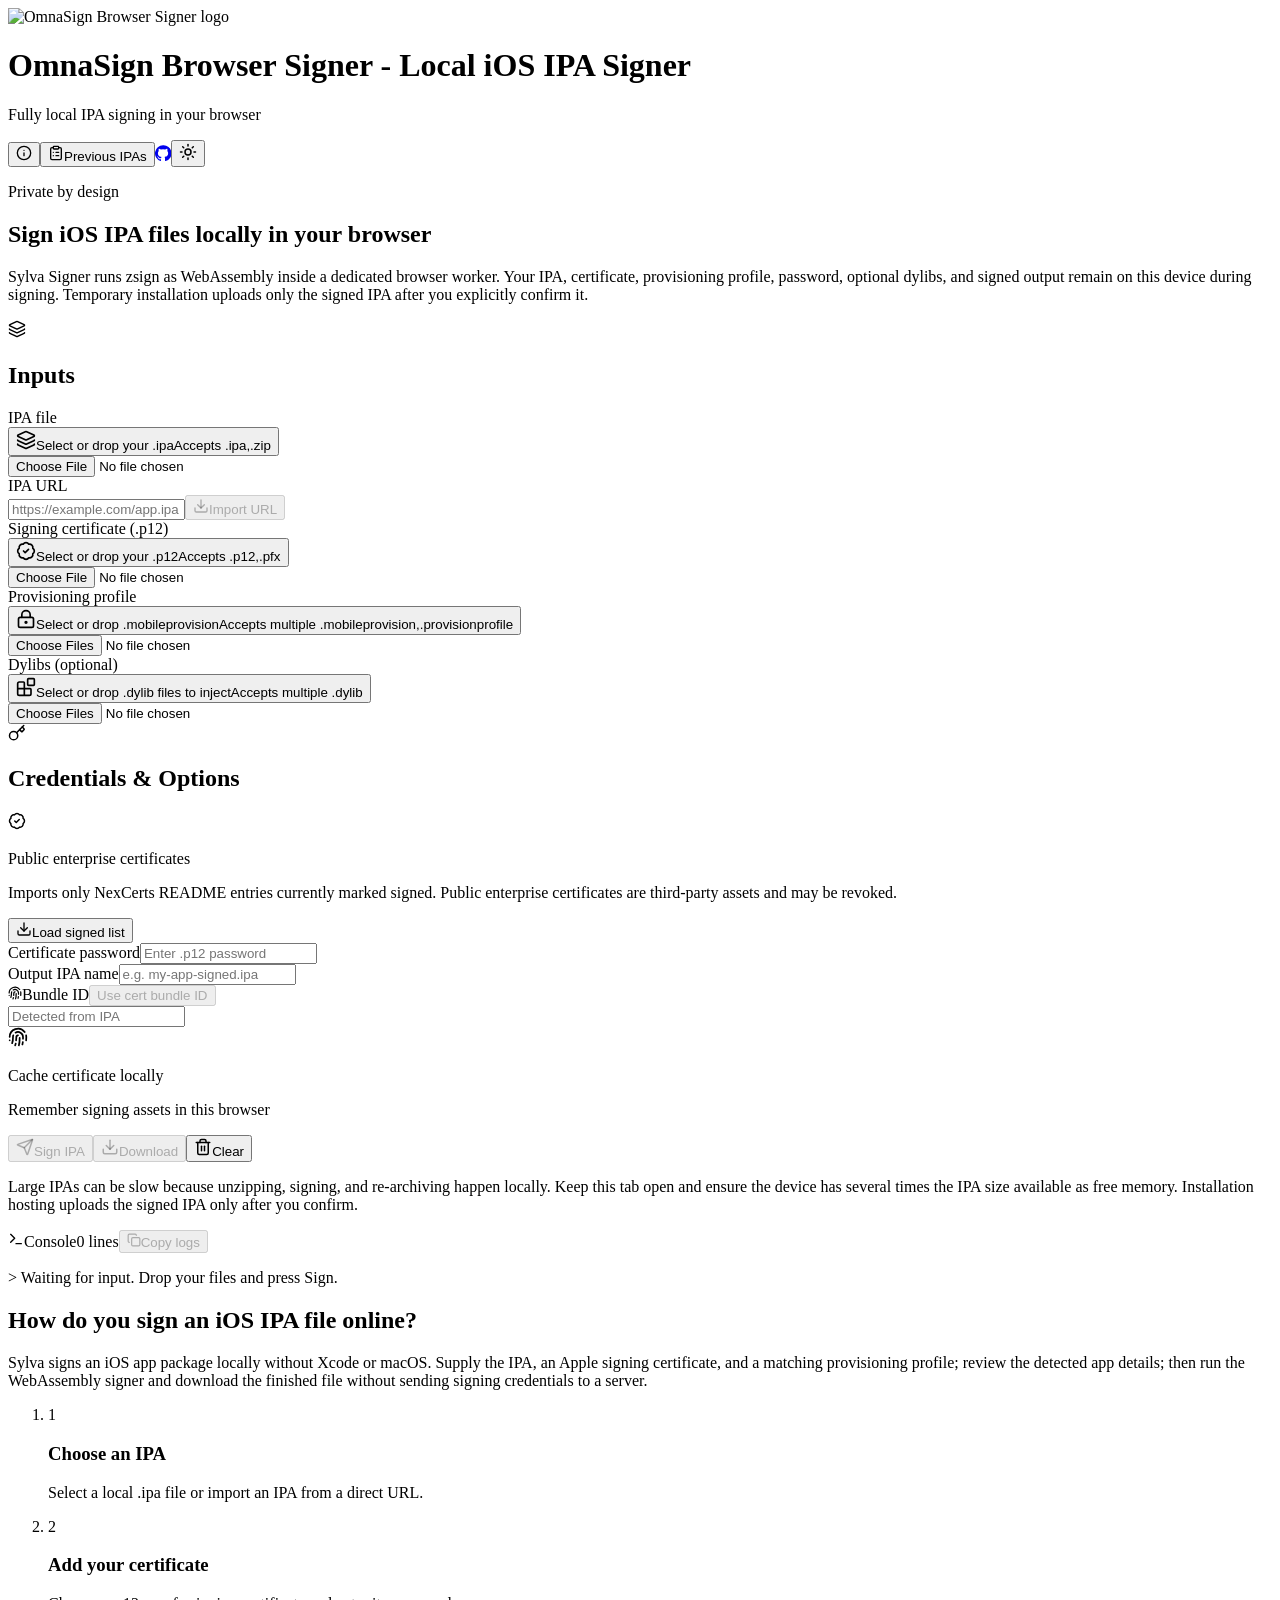
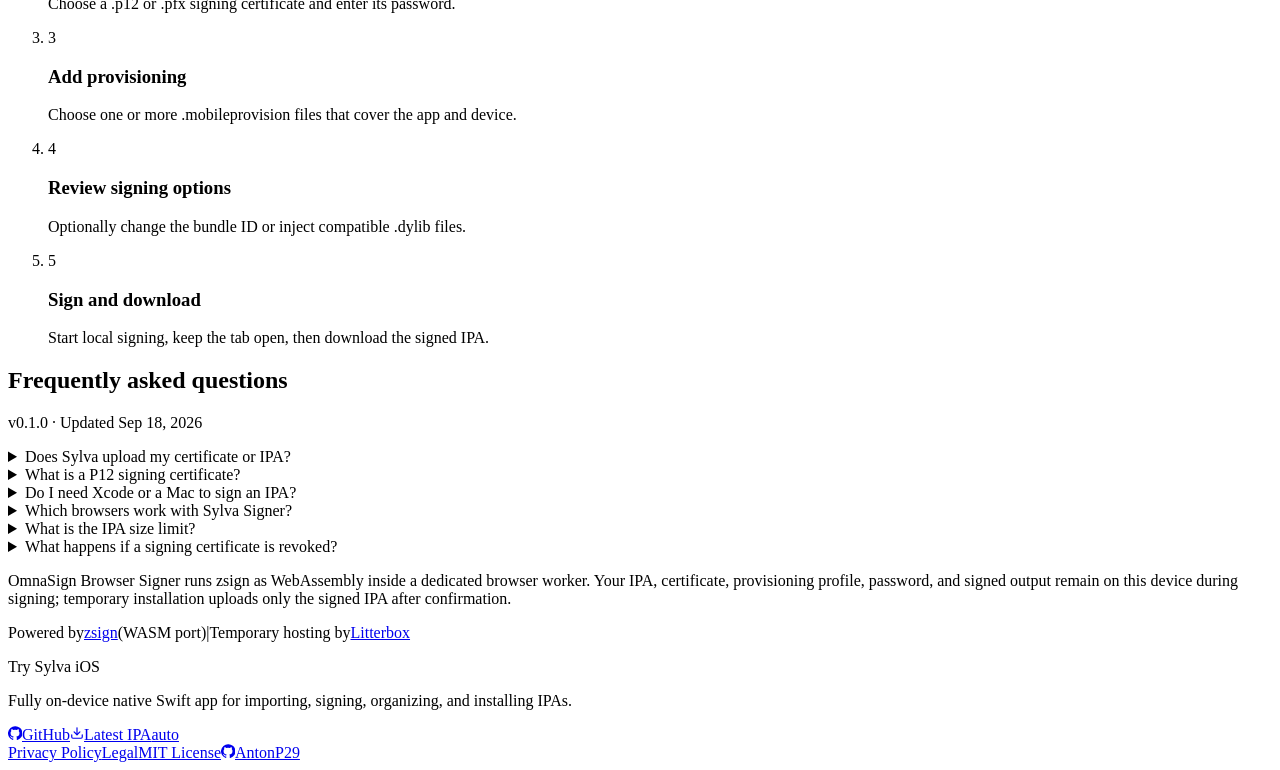
==== signer-public/index.html @ e358a791 "Publish local WebAssembly IPA signer with upstream MIT attribution" ====
<!doctype html>
<html lang="en" class="dark bg-background">
  <head>
    <meta charset="UTF-8" />
    <meta name="viewport" content="width=device-width, initial-scale=1.0" />
    <meta name="description" content="Sign iOS IPA files locally in your browser with WebAssembly. Your IPA, certificate, profile, and password stay on your device during signing." />
    <meta name="author" content="AntonP29" />
    <meta name="application-name" content="OmnaSign Browser Signer" />
    <meta name="theme-color" content="#111111" />
    <meta
      name="robots"
      content="index, follow, max-image-preview:large, max-snippet:-1, max-video-preview:-1"
    />
    <link rel="canonical" href="https://sylva.antonp29.dev/" />
    <link id="app-favicon" rel="icon" type="image/png" sizes="192x192" href="/icon-dark-192.png" />
    <link rel="apple-touch-icon" sizes="192x192" href="/icon-dark-192.png" />
    <link rel="manifest" href="/site.webmanifest" />

    <meta property="og:type" content="website" />
    <meta property="og:locale" content="en_US" />
    <meta property="og:site_name" content="OmnaSign Browser Signer" />
    <meta property="og:title" content="Sylva Signer - Sign iOS IPA Files in Your Browser" />
    <meta property="og:description" content="Sign iOS IPA files locally in your browser with WebAssembly. Your IPA, certificate, profile, and password stay on your device during signing." />
    <meta property="og:url" content="https://sylva.antonp29.dev/" />
    <meta property="og:image" content="https://sylva.antonp29.dev/og.png" />
    <meta property="og:image:width" content="1200" />
    <meta property="og:image:height" content="630" />
    <meta property="og:image:alt" content="OmnaSign Browser Signer local iOS IPA signing" />

    <meta name="twitter:card" content="summary_large_image" />
    <meta name="twitter:title" content="Sylva Signer - Sign iOS IPA Files in Your Browser" />
    <meta name="twitter:description" content="Sign iOS IPA files locally in your browser with WebAssembly. Your IPA, certificate, profile, and password stay on your device during signing." />
    <meta name="twitter:image" content="https://sylva.antonp29.dev/og.png" />
    <meta name="twitter:image:alt" content="OmnaSign Browser Signer local iOS IPA signing" />

    <title>Sylva Signer - Sign iOS IPA Files in Your Browser</title>
    <script type="application/ld+json">
      {
        "@context": "https://schema.org",
        "@graph": [
          {
            "@type": "WebSite",
            "@id": "https://sylva.antonp29.dev/#website",
            "url": "https://sylva.antonp29.dev/",
            "name": "OmnaSign Browser Signer",
            "description": "A privacy-focused browser tool for signing iOS IPA files locally.",
            "inLanguage": "en"
          },
          {
            "@type": "SoftwareApplication",
            "@id": "https://sylva.antonp29.dev/#application",
            "name": "OmnaSign Browser Signer",
            "url": "https://sylva.antonp29.dev/",
            "description": "Sign iOS IPA files locally in a browser with zsign compiled to WebAssembly.",
            "applicationCategory": "DeveloperApplication",
            "applicationSubCategory": "iOS code signing tool",
            "operatingSystem": "Any operating system with a supported web browser",
            "browserRequirements": "Current Chrome or Edge recommended; Safari and mobile browser support is experimental.",
            "softwareVersion": "0.1.0",
            "dateModified": "2026-09-18",
            "isAccessibleForFree": true,
            "offers": {
              "@type": "Offer",
              "price": "0",
              "priceCurrency": "USD"
            },
            "author": {
              "@type": "Person",
              "@id": "https://github.com/AntonP29#person",
              "name": "AntonP29",
              "url": "https://github.com/AntonP29",
              "sameAs": ["https://github.com/AntonP29"]
            },
            "codeRepository": "https://github.com/AntonP29/SylvaSigner",
            "license": "https://github.com/AntonP29/SylvaSigner/blob/master/LICENSE",
            "featureList": [
              "Local IPA signing with zsign WebAssembly",
              "On-device certificate and provisioning profile processing",
              "Optional dylib injection",
              "Optional temporary iPhone installation flow"
            ]
          },
          {
            "@type": "HowTo",
            "@id": "https://sylva.antonp29.dev/#how-to-sign",
            "name": "How to sign an iOS IPA file in your browser",
            "description": "Use OmnaSign Browser Signer to sign an iOS app package locally without Xcode or macOS.",
            "totalTime": "PT10M",
            "dateModified": "2026-09-18",
            "supply": [
              { "@type": "HowToSupply", "name": "iOS IPA file" },
              { "@type": "HowToSupply", "name": "P12 or PFX signing certificate" },
              { "@type": "HowToSupply", "name": "Mobile provisioning profile" }
            ],
            "step": [
              { "@type": "HowToStep", "position": 1, "name": "Choose an IPA", "text": "Select a local .ipa file or import an IPA from a URL." },
              { "@type": "HowToStep", "position": 2, "name": "Add a certificate", "text": "Select a .p12 or .pfx signing certificate and enter its password." },
              { "@type": "HowToStep", "position": 3, "name": "Add provisioning", "text": "Select one or more .mobileprovision files for the target app." },
              { "@type": "HowToStep", "position": 4, "name": "Review options", "text": "Optionally change the bundle identifier or inject compatible .dylib files." },
              { "@type": "HowToStep", "position": 5, "name": "Sign and download", "text": "Start signing, keep the tab open, and download the signed IPA when processing finishes." }
            ]
          },
          {
            "@type": "FAQPage",
            "@id": "https://sylva.antonp29.dev/#faq",
            "mainEntity": [
              {
                "@type": "Question",
                "name": "Does Sylva upload my certificate or IPA?",
                "acceptedAnswer": { "@type": "Answer", "text": "No. Normal signing runs locally in a browser worker, so the IPA, certificate, provisioning profile, password, dylibs, and signed output stay on the device. Only the optional installation flow uploads the already-signed IPA after confirmation." }
              },
              {
                "@type": "Question",
                "name": "What is a P12 signing certificate?",
                "acceptedAnswer": { "@type": "Answer", "text": "A .p12 or .pfx file packages an Apple signing certificate with its private key. Sylva uses it locally with a provisioning profile to create a valid code signature for an iOS app." }
              },
              {
                "@type": "Question",
                "name": "Do I need Xcode or a Mac to sign an IPA?",
                "acceptedAnswer": { "@type": "Answer", "text": "No. Sylva runs zsign as WebAssembly in the browser, so the signing process does not require Xcode, macOS, or a remote signing server." }
              },
              {
                "@type": "Question",
                "name": "Which browsers work with OmnaSign Browser Signer?",
                "acceptedAnswer": { "@type": "Answer", "text": "A current Chrome or Edge browser on desktop is recommended. Safari, iPhone, iPad, Android, and other mobile browsers use an experimental compatibility path and may be slower or more memory constrained." }
              },
              {
                "@type": "Question",
                "name": "What is the IPA size limit?",
                "acceptedAnswer": { "@type": "Answer", "text": "Local signing has no fixed Sylva file-size limit, but it is constrained by the browser and the device's available memory. The optional temporary installation upload rejects signed IPA files larger than 1 GB." }
              },
              {
                "@type": "Question",
                "name": "What happens if a signing certificate is revoked?",
                "acceptedAnswer": { "@type": "Answer", "text": "Apple may stop trusting apps signed with a revoked certificate. Those apps can stop opening or installing even when the original signing process completed successfully." }
              }
            ]
          }
        ]
      }
    </script>
    <script>
      (function () {
        try {
          var theme = localStorage.getItem("sylva-theme");
          var root = document.documentElement;
          root.classList.remove("light", "dark");
          var selectedTheme = theme === "light" ? "light" : "dark";
          root.classList.add(selectedTheme);
          document.getElementById("app-favicon").href =
            selectedTheme === "light" ? "/icon-light-192.png" : "/icon-dark-192.png";
        } catch (error) {}
      })();
    </script>
    <script type="module" crossorigin src="/assets/index-CTnt5ER7.js"></script>
    <link rel="stylesheet" crossorigin href="/assets/index-Bab_eCWB.css">
  </head>
  <body class="font-sans antialiased">
    <div id="app"><link rel="preload" as="image" href="/icon-light-192.png"/><link rel="preload" as="image" href="/icon-dark-192.png"/><main class="mx-auto flex min-h-svh w-full max-w-6xl flex-col px-5 py-8 md:px-8 md:py-12 "><header class="flex items-center justify-between gap-2 sm:gap-4"><div class="flex min-w-0 items-center gap-2.5 sm:gap-3.5"><div class="relative size-10 shrink-0 overflow-hidden rounded-xl shadow-sm sm:size-12 sm:rounded-2xl md:size-14"><img src="/icon-light-192.png" alt="OmnaSign Browser Signer logo" class="size-full scale-[1.18] object-cover dark:hidden"/><img src="/icon-dark-192.png" alt="" aria-hidden="true" class="hidden size-full scale-[1.18] object-cover dark:block"/></div><div><h1 class="whitespace-nowrap text-lg font-semibold tracking-tight sm:text-xl md:text-2xl">OmnaSign Browser Signer<span class="sr-only"> - Local iOS IPA Signer</span></h1><p class="hidden text-sm text-muted-foreground sm:block">Fully local IPA signing in your browser</p></div></div><div class="flex shrink-0 items-center gap-1 sm:gap-2"><button type="button" tabindex="0" data-slot="button" aria-label="About OmnaSign Browser Signer" title="About OmnaSign Browser Signer" class="group/button inline-flex shrink-0 items-center justify-center rounded-lg border bg-clip-padding text-sm font-medium whitespace-nowrap transition-all outline-none select-none focus-visible:border-ring focus-visible:ring-3 focus-visible:ring-ring/50 active:not-aria-[haspopup]:translate-y-px disabled:pointer-events-none disabled:opacity-50 aria-invalid:border-destructive aria-invalid:ring-3 aria-invalid:ring-destructive/20 dark:aria-invalid:border-destructive/50 dark:aria-invalid:ring-destructive/40 [&amp;_svg]:pointer-events-none [&amp;_svg]:shrink-0 [&amp;_svg:not([class*=&#x27;size-&#x27;])]:size-4 border-border bg-background hover:bg-muted hover:text-foreground aria-expanded:bg-muted aria-expanded:text-foreground dark:border-input dark:bg-input/30 dark:hover:bg-input/50 gap-1.5 has-data-[icon=inline-end]:pr-2 has-data-[icon=inline-start]:pl-2 size-9 px-0"><svg xmlns="http://www.w3.org/2000/svg" width="16" height="16" viewBox="0 0 24 24" fill="none" stroke="currentColor" stroke-width="2" stroke-linecap="round" stroke-linejoin="round" class="lucide lucide-info" aria-hidden="true"><circle cx="12" cy="12" r="10"></circle><path d="M12 16v-4"></path><path d="M12 8h.01"></path></svg></button><button type="button" tabindex="0" data-slot="button" aria-label="Previous IPAs" title="Previous IPAs" class="group/button inline-flex shrink-0 items-center justify-center rounded-lg border bg-clip-padding text-sm font-medium whitespace-nowrap transition-all outline-none select-none focus-visible:border-ring focus-visible:ring-3 focus-visible:ring-ring/50 active:not-aria-[haspopup]:translate-y-px disabled:pointer-events-none disabled:opacity-50 aria-invalid:border-destructive aria-invalid:ring-3 aria-invalid:ring-destructive/20 dark:aria-invalid:border-destructive/50 dark:aria-invalid:ring-destructive/40 [&amp;_svg]:pointer-events-none [&amp;_svg]:shrink-0 [&amp;_svg:not([class*=&#x27;size-&#x27;])]:size-4 border-border bg-background hover:bg-muted hover:text-foreground aria-expanded:bg-muted aria-expanded:text-foreground dark:border-input dark:bg-input/30 dark:hover:bg-input/50 has-data-[icon=inline-end]:pr-2 has-data-[icon=inline-start]:pl-2 size-9 gap-2 px-0 sm:w-auto sm:px-2.5"><svg xmlns="http://www.w3.org/2000/svg" width="16" height="16" viewBox="0 0 24 24" fill="none" stroke="currentColor" stroke-width="2" stroke-linecap="round" stroke-linejoin="round" class=""><rect width="8" height="4" x="8" y="2" rx="1" ry="1"></rect><path d="M16 4h2a2 2 0 0 1 2 2v14a2 2 0 0 1-2 2H6a2 2 0 0 1-2-2V6a2 2 0 0 1 2-2h2"></path><path d="M8 11h.01" opacity="1" pathLength="1" stroke-dashoffset="0" stroke-dasharray="1 1" style="transform:none;transform-origin:50% 50%;transform-box:fill-box"></path><path d="M12 11h4" opacity="1" pathLength="1" stroke-dashoffset="0" stroke-dasharray="1 1" style="transform:none;transform-origin:50% 50%;transform-box:fill-box"></path><path d="M8 16h.01" opacity="1" pathLength="1" stroke-dashoffset="0" stroke-dasharray="1 1" style="transform:none;transform-origin:50% 50%;transform-box:fill-box"></path><path d="M12 16h4" opacity="1" pathLength="1" stroke-dashoffset="0" stroke-dasharray="1 1" style="transform:none;transform-origin:50% 50%;transform-box:fill-box"></path></svg><span class="hidden sm:inline">Previous IPAs</span></button><a href="https://github.com/AntonP29/SylvaSigner" target="_blank" rel="noreferrer" aria-label="Open OmnaSign Browser Signer on GitHub" title="GitHub" class="inline-flex size-9 shrink-0 items-center justify-center rounded-lg border border-border bg-background text-muted-foreground transition-all hover:bg-muted hover:text-sky-400 focus-visible:outline-none focus-visible:ring-3 focus-visible:ring-ring/50 dark:bg-input/30 dark:hover:bg-input/50"><svg aria-hidden="true" width="16" height="16" viewBox="0 0 24 24" fill="currentColor" focusable="false"><path d="M12 .5a12 12 0 0 0-3.79 23.39c.6.11.82-.26.82-.58v-2.04c-3.34.73-4.04-1.42-4.04-1.42-.55-1.39-1.34-1.76-1.34-1.76-1.09-.75.08-.74.08-.74 1.21.09 1.85 1.25 1.85 1.25 1.07 1.84 2.81 1.31 3.5 1 .11-.78.42-1.31.76-1.61-2.66-.3-5.46-1.33-5.46-5.93 0-1.31.47-2.38 1.24-3.22-.13-.3-.54-1.52.12-3.18 0 0 1.01-.32 3.3 1.23a11.4 11.4 0 0 1 6.01 0c2.29-1.55 3.3-1.23 3.3-1.23.66 1.66.25 2.88.12 3.18.77.84 1.24 1.91 1.24 3.22 0 4.61-2.8 5.62-5.47 5.92.43.37.81 1.1.81 2.22v3.29c0 .32.22.7.82.58A12 12 0 0 0 12 .5Z"></path></svg></a><button type="button" aria-label="Toggle color theme" class="group relative inline-flex size-10 items-center justify-center rounded-full border border-border bg-card text-foreground transition-colors hover:border-foreground/30 focus-visible:outline-none focus-visible:ring-2 focus-visible:ring-ring"><svg xmlns="http://www.w3.org/2000/svg" width="18" height="18" viewBox="0 0 24 24" fill="none" stroke="currentColor" stroke-width="2" stroke-linecap="round" stroke-linejoin="round" class="transition-colors group-hover:text-amber-400"><circle cx="12" cy="12" r="4"></circle><line x1="12" y1="4" x2="12" y2="2" opacity="1" style="transform:none;transform-origin:50% 50%;transform-box:fill-box"></line><line x1="17.7" y1="6.3" x2="19.1" y2="4.9" opacity="1" style="transform:none;transform-origin:50% 50%;transform-box:fill-box"></line><line x1="20" y1="12" x2="22" y2="12" opacity="1" style="transform:none;transform-origin:50% 50%;transform-box:fill-box"></line><line x1="17.7" y1="17.7" x2="19.1" y2="19.1" opacity="1" style="transform:none;transform-origin:50% 50%;transform-box:fill-box"></line><line x1="12" y1="20" x2="12" y2="22" opacity="1" style="transform:none;transform-origin:50% 50%;transform-box:fill-box"></line><line x1="6.3" y1="17.7" x2="4.9" y2="19.1" opacity="1" style="transform:none;transform-origin:50% 50%;transform-box:fill-box"></line><line x1="4" y1="12" x2="2" y2="12" opacity="1" style="transform:none;transform-origin:50% 50%;transform-box:fill-box"></line><line x1="6.3" y1="6.3" x2="4.9" y2="4.9" opacity="1" style="transform:none;transform-origin:50% 50%;transform-box:fill-box"></line></svg></button></div></header><div data-orientation="horizontal" role="separator" aria-orientation="horizontal" data-slot="separator" class="shrink-0 bg-border data-horizontal:h-px data-horizontal:w-full data-vertical:w-px data-vertical:self-stretch my-8"></div><section aria-labelledby="local-signing-title" class="mb-7 max-w-3xl"><p class="text-xs font-medium uppercase text-muted-foreground">Private by design</p><h2 id="local-signing-title" class="mt-2 text-xl font-semibold md:text-2xl">Sign iOS IPA files locally in your browser</h2><p class="mt-2 text-sm leading-6 text-muted-foreground md:text-base">Sylva Signer runs zsign as WebAssembly inside a dedicated browser worker. Your IPA, certificate, provisioning profile, password, optional dylibs, and signed output remain on this device during signing. Temporary installation uploads only the signed IPA after you explicitly confirm it.</p></section><div class="grid min-w-0 flex-1 grid-cols-[minmax(0,1fr)] gap-6 lg:grid-cols-[minmax(0,1.15fr)_minmax(0,1fr)]"><div class="flex min-w-0 flex-col gap-6"><section class="flex flex-col gap-4 rounded-2xl border border-border bg-card p-5"><div class="flex items-center gap-2"><span><svg xmlns="http://www.w3.org/2000/svg" width="18" height="18" viewBox="0 0 24 24" fill="none" stroke="currentColor" stroke-width="2" stroke-linecap="round" stroke-linejoin="round" class="text-muted-foreground transition-colors hover:text-blue-500"><path d="M12.83 2.18a2 2 0 0 0-1.66 0L2.6 6.08a1 1 0 0 0 0 1.83l8.58 3.91a2 2 0 0 0 1.66 0l8.58-3.9a1 1 0 0 0 0-1.83z" style="transform:none;transform-origin:50% 50%;transform-box:fill-box"></path><path d="M2 12a1 1 0 0 0 .58.91l8.6 3.91a2 2 0 0 0 1.65 0l8.58-3.9A1 1 0 0 0 22 12"></path><path d="M2 17a1 1 0 0 0 .58.91l8.6 3.91a2 2 0 0 0 1.65 0l8.58-3.9A1 1 0 0 0 22 17" style="transform:none;transform-origin:50% 50%;transform-box:fill-box"></path></svg></span><h2 class="text-sm font-semibold tracking-tight">Inputs</h2></div><div class="flex flex-col gap-2"><div class="flex items-center justify-between"><label for="ipa" class="text-sm font-medium text-foreground">IPA file</label></div><div class="relative"><button type="button" class="group flex w-full items-center gap-3 rounded-xl border border-dashed border-border bg-card px-4 py-3.5 text-left transition-all hover:border-foreground/40 hover:bg-muted/40 focus-visible:outline-none focus-visible:ring-2 focus-visible:ring-ring"><span class="flex size-10 shrink-0 items-center justify-center rounded-lg bg-muted text-muted-foreground transition-colors group-hover:text-blue-500"><span><svg xmlns="http://www.w3.org/2000/svg" width="20" height="20" viewBox="0 0 24 24" fill="none" stroke="currentColor" stroke-width="2" stroke-linecap="round" stroke-linejoin="round" class=""><path d="M12.83 2.18a2 2 0 0 0-1.66 0L2.6 6.08a1 1 0 0 0 0 1.83l8.58 3.91a2 2 0 0 0 1.66 0l8.58-3.9a1 1 0 0 0 0-1.83z" style="transform:none;transform-origin:50% 50%;transform-box:fill-box"></path><path d="M2 12a1 1 0 0 0 .58.91l8.6 3.91a2 2 0 0 0 1.65 0l8.58-3.9A1 1 0 0 0 22 12"></path><path d="M2 17a1 1 0 0 0 .58.91l8.6 3.91a2 2 0 0 0 1.65 0l8.58-3.9A1 1 0 0 0 22 17" style="transform:none;transform-origin:50% 50%;transform-box:fill-box"></path></svg></span></span><span class="min-w-0 flex-1"><span class="block truncate text-sm font-medium text-foreground">Select or drop your .ipa</span><span class="block truncate text-xs text-muted-foreground">Accepts .ipa,.zip</span></span></button></div><input id="ipa" type="file" accept=".ipa,.zip" class="sr-only"/></div><div class="rounded-xl border border-border bg-muted/20 p-3"><label data-slot="label" class="flex items-center gap-2 select-none group-data-[disabled=true]:pointer-events-none group-data-[disabled=true]:opacity-50 peer-disabled:cursor-not-allowed peer-disabled:opacity-50 text-xs font-medium text-foreground" for="ipa-url">IPA URL</label><div class="mt-2 flex flex-col gap-2 sm:flex-row"><input id="ipa-url" type="url" data-slot="input" inputMode="url" placeholder="https://example.com/app.ipa" aria-invalid="false" class="h-8 w-full min-w-0 rounded-lg border border-input bg-transparent px-2.5 py-1 text-base transition-colors outline-none file:inline-flex file:h-6 file:border-0 file:bg-transparent file:text-sm file:font-medium file:text-foreground placeholder:text-muted-foreground focus-visible:border-ring focus-visible:ring-3 focus-visible:ring-ring/50 disabled:pointer-events-none disabled:cursor-not-allowed disabled:bg-input/50 disabled:opacity-50 aria-invalid:border-destructive aria-invalid:ring-3 aria-invalid:ring-destructive/20 md:text-sm dark:bg-input/30 dark:disabled:bg-input/80 dark:aria-invalid:border-destructive/50 dark:aria-invalid:ring-destructive/40" value=""/><button type="button" data-disabled="" tabindex="0" disabled="" data-slot="button" class="group/button inline-flex shrink-0 items-center justify-center rounded-lg border border-transparent bg-clip-padding text-sm font-medium whitespace-nowrap transition-all outline-none select-none focus-visible:border-ring focus-visible:ring-3 focus-visible:ring-ring/50 active:not-aria-[haspopup]:translate-y-px disabled:pointer-events-none disabled:opacity-50 aria-invalid:border-destructive aria-invalid:ring-3 aria-invalid:ring-destructive/20 dark:aria-invalid:border-destructive/50 dark:aria-invalid:ring-destructive/40 [&amp;_svg]:pointer-events-none [&amp;_svg]:shrink-0 [&amp;_svg:not([class*=&#x27;size-&#x27;])]:size-4 bg-secondary text-secondary-foreground hover:bg-secondary/80 aria-expanded:bg-secondary aria-expanded:text-secondary-foreground h-8 gap-1.5 px-2.5 has-data-[icon=inline-end]:pr-2 has-data-[icon=inline-start]:pl-2 sm:w-32"><svg xmlns="http://www.w3.org/2000/svg" width="16" height="16" viewBox="0 0 24 24" fill="none" stroke="currentColor" stroke-width="2" stroke-linecap="round" stroke-linejoin="round" class=""><g style="transform:none;transform-origin:50% 50%;transform-box:fill-box"><path d="M12 15V3"></path><path d="m7 10 5 5 5-5"></path></g><path d="M21 15v4a2 2 0 0 1-2 2H5a2 2 0 0 1-2-2v-4"></path></svg>Import URL</button></div></div><div class="flex flex-col gap-2"><div class="flex items-center justify-between"><label for="p12" class="text-sm font-medium text-foreground">Signing certificate (.p12)</label></div><div class="relative"><button type="button" class="group flex w-full items-center gap-3 rounded-xl border border-dashed border-border bg-card px-4 py-3.5 text-left transition-all hover:border-foreground/40 hover:bg-muted/40 focus-visible:outline-none focus-visible:ring-2 focus-visible:ring-ring"><span class="flex size-10 shrink-0 items-center justify-center rounded-lg bg-muted text-muted-foreground transition-colors group-hover:text-emerald-500"><span><svg xmlns="http://www.w3.org/2000/svg" width="20" height="20" viewBox="0 0 24 24" fill="none" stroke="currentColor" stroke-width="2" stroke-linecap="round" stroke-linejoin="round" class=""><path d="M3.85 8.62a4 4 0 0 1 4.78-4.77 4 4 0 0 1 6.74 0 4 4 0 0 1 4.78 4.78 4 4 0 0 1 0 6.74 4 4 0 0 1-4.77 4.78 4 4 0 0 1-6.75 0 4 4 0 0 1-4.78-4.77 4 4 0 0 1 0-6.76Z" style="transform:none;transform-origin:50% 50%;transform-box:fill-box"></path><path d="m9 12 2 2 4-4" opacity="1" pathLength="1" stroke-dashoffset="0" stroke-dasharray="1 1"></path></svg></span></span><span class="min-w-0 flex-1"><span class="block truncate text-sm font-medium text-foreground">Select or drop your .p12</span><span class="block truncate text-xs text-muted-foreground">Accepts .p12,.pfx</span></span></button></div><input id="p12" type="file" accept=".p12,.pfx" class="sr-only"/></div><div class="flex flex-col gap-2"><div class="flex items-center justify-between"><label for="profiles" class="text-sm font-medium text-foreground">Provisioning profile</label></div><div class="relative"><button type="button" class="group flex w-full items-center gap-3 rounded-xl border border-dashed border-border bg-card px-4 py-3.5 text-left transition-all hover:border-foreground/40 hover:bg-muted/40 focus-visible:outline-none focus-visible:ring-2 focus-visible:ring-ring"><span class="flex size-10 shrink-0 items-center justify-center rounded-lg bg-muted text-muted-foreground transition-colors group-hover:text-amber-500"><span><svg xmlns="http://www.w3.org/2000/svg" width="20" height="20" viewBox="0 0 24 24" fill="none" stroke="currentColor" stroke-width="2" stroke-linecap="round" stroke-linejoin="round" class=""><g style="transform:none;transform-origin:50% 50%;transform-box:fill-box"><circle cx="12" cy="16" r="1"></circle><rect x="3" y="10" width="18" height="12" rx="2"></rect><path d="M7 10V7a5 5 0 0 1 10 0v3" pathLength="1" stroke-dashoffset="0" stroke-dasharray="1 1"></path></g></svg></span></span><span class="min-w-0 flex-1"><span class="block truncate text-sm font-medium text-foreground">Select or drop .mobileprovision</span><span class="block truncate text-xs text-muted-foreground">Accepts multiple .mobileprovision,.provisionprofile</span></span></button></div><input id="profiles" type="file" accept=".mobileprovision,.provisionprofile" multiple="" class="sr-only"/></div><div class="flex flex-col gap-2"><div class="flex items-center justify-between"><label for="dylibs" class="text-sm font-medium text-foreground">Dylibs (optional)</label></div><div class="relative"><button type="button" class="group flex w-full items-center gap-3 rounded-xl border border-dashed border-border bg-card px-4 py-3.5 text-left transition-all hover:border-foreground/40 hover:bg-muted/40 focus-visible:outline-none focus-visible:ring-2 focus-visible:ring-ring"><span class="flex size-10 shrink-0 items-center justify-center rounded-lg bg-muted text-muted-foreground transition-colors group-hover:text-rose-500"><span><svg xmlns="http://www.w3.org/2000/svg" width="20" height="20" viewBox="0 0 24 24" fill="none" stroke="currentColor" stroke-width="2" stroke-linecap="round" stroke-linejoin="round" class=""><path d="M10 22V7c0-.6-.4-1-1-1H4c-1.1 0-2 .9-2 2v12c0 1.1.9 2 2 2h12c1.1 0 2-.9 2-2v-5c0-.6-.4-1-1-1H2" stroke-linejoin="round" style="transform:none;transform-origin:50% 50%;transform-box:fill-box"></path><path d="M15 2 H21 A1 1 0 0 1 22 3 V9 A1 1 0 0 1 21 10 H15 A1 1 0 0 1 14 9 V3 A1 1 0 0 1 15 2 Z" style="transform:none;transform-origin:50% 50%;transform-box:fill-box"></path></svg></span></span><span class="min-w-0 flex-1"><span class="block truncate text-sm font-medium text-foreground">Select or drop .dylib files to inject</span><span class="block truncate text-xs text-muted-foreground">Accepts multiple .dylib</span></span></button></div><input id="dylibs" type="file" accept=".dylib" multiple="" class="sr-only"/></div></section><section class="flex flex-col gap-4 rounded-2xl border border-border bg-card p-5"><div class="flex items-center gap-2"><span><svg xmlns="http://www.w3.org/2000/svg" width="18" height="18" viewBox="0 0 24 24" fill="none" stroke="currentColor" stroke-width="2" stroke-linecap="round" stroke-linejoin="round" class="text-muted-foreground transition-colors hover:text-violet-500"><g style="transform:none;transform-origin:12px 12px 0;transform-box:fill-box"><path d="m15.5 7.5 2.3 2.3a1 1 0 0 0 1.4 0l2.1-2.1a1 1 0 0 0 0-1.4L19 4"></path><path d="m21 2-9.6 9.6"></path><circle cx="7.5" cy="15.5" r="5.5"></circle></g></svg></span><h2 class="text-sm font-semibold tracking-tight">Credentials &amp; Options</h2></div><div class="rounded-xl border border-border bg-muted/25 p-4"><div class="flex flex-col gap-3 sm:flex-row sm:items-start sm:justify-between"><div class="min-w-0"><div class="flex items-center gap-2"><span><svg xmlns="http://www.w3.org/2000/svg" width="18" height="18" viewBox="0 0 24 24" fill="none" stroke="currentColor" stroke-width="2" stroke-linecap="round" stroke-linejoin="round" class="text-muted-foreground transition-colors hover:text-emerald-500"><path d="M3.85 8.62a4 4 0 0 1 4.78-4.77 4 4 0 0 1 6.74 0 4 4 0 0 1 4.78 4.78 4 4 0 0 1 0 6.74 4 4 0 0 1-4.77 4.78 4 4 0 0 1-6.75 0 4 4 0 0 1-4.78-4.77 4 4 0 0 1 0-6.76Z" style="transform:none;transform-origin:50% 50%;transform-box:fill-box"></path><path d="m9 12 2 2 4-4" opacity="1" pathLength="1" stroke-dashoffset="0" stroke-dasharray="1 1"></path></svg></span><p class="text-sm font-medium">Public enterprise certificates</p></div><p class="mt-1 text-xs leading-5 text-muted-foreground">Imports only NexCerts README entries currently marked signed. Public enterprise certificates are third-party assets and may be revoked.</p></div><button type="button" tabindex="0" data-slot="button" class="group/button inline-flex shrink-0 items-center justify-center rounded-lg border bg-clip-padding text-sm font-medium whitespace-nowrap transition-all outline-none select-none focus-visible:border-ring focus-visible:ring-3 focus-visible:ring-ring/50 active:not-aria-[haspopup]:translate-y-px disabled:pointer-events-none disabled:opacity-50 aria-invalid:border-destructive aria-invalid:ring-3 aria-invalid:ring-destructive/20 dark:aria-invalid:border-destructive/50 dark:aria-invalid:ring-destructive/40 [&amp;_svg]:pointer-events-none [&amp;_svg]:shrink-0 [&amp;_svg:not([class*=&#x27;size-&#x27;])]:size-4 border-border bg-background hover:bg-muted hover:text-foreground aria-expanded:bg-muted aria-expanded:text-foreground dark:border-input dark:bg-input/30 dark:hover:bg-input/50 h-8 px-2.5 has-data-[icon=inline-end]:pr-2 has-data-[icon=inline-start]:pl-2 gap-2 sm:self-start"><svg xmlns="http://www.w3.org/2000/svg" width="16" height="16" viewBox="0 0 24 24" fill="none" stroke="currentColor" stroke-width="2" stroke-linecap="round" stroke-linejoin="round" class=""><g style="transform:none;transform-origin:50% 50%;transform-box:fill-box"><path d="M12 15V3"></path><path d="m7 10 5 5 5-5"></path></g><path d="M21 15v4a2 2 0 0 1-2 2H5a2 2 0 0 1-2-2v-4"></path></svg>Load signed list</button></div></div><div class="flex flex-col gap-2"><label data-slot="label" class="flex items-center gap-2 text-sm leading-none font-medium select-none group-data-[disabled=true]:pointer-events-none group-data-[disabled=true]:opacity-50 peer-disabled:cursor-not-allowed peer-disabled:opacity-50" for="cert-password">Certificate password</label><input id="cert-password" type="password" data-slot="input" placeholder="Enter .p12 password" autoComplete="off" class="h-8 w-full min-w-0 rounded-lg border border-input bg-transparent px-2.5 py-1 text-base transition-colors outline-none file:inline-flex file:h-6 file:border-0 file:bg-transparent file:text-sm file:font-medium file:text-foreground placeholder:text-muted-foreground focus-visible:border-ring focus-visible:ring-3 focus-visible:ring-ring/50 disabled:pointer-events-none disabled:cursor-not-allowed disabled:bg-input/50 disabled:opacity-50 aria-invalid:border-destructive aria-invalid:ring-3 aria-invalid:ring-destructive/20 md:text-sm dark:bg-input/30 dark:disabled:bg-input/80 dark:aria-invalid:border-destructive/50 dark:aria-invalid:ring-destructive/40" value=""/></div><div class="grid gap-4 sm:grid-cols-2"><div class="flex flex-col gap-2"><label data-slot="label" class="flex items-center gap-2 text-sm leading-none font-medium select-none group-data-[disabled=true]:pointer-events-none group-data-[disabled=true]:opacity-50 peer-disabled:cursor-not-allowed peer-disabled:opacity-50" for="output-name">Output IPA name</label><input id="output-name" data-slot="input" placeholder="e.g. my-app-signed.ipa" class="h-8 w-full min-w-0 rounded-lg border border-input bg-transparent px-2.5 py-1 text-base transition-colors outline-none file:inline-flex file:h-6 file:border-0 file:bg-transparent file:text-sm file:font-medium file:text-foreground placeholder:text-muted-foreground focus-visible:border-ring focus-visible:ring-3 focus-visible:ring-ring/50 disabled:pointer-events-none disabled:cursor-not-allowed disabled:bg-input/50 disabled:opacity-50 aria-invalid:border-destructive aria-invalid:ring-3 aria-invalid:ring-destructive/20 md:text-sm dark:bg-input/30 dark:disabled:bg-input/80 dark:aria-invalid:border-destructive/50 dark:aria-invalid:ring-destructive/40" value=""/></div><div class="flex flex-col gap-2"><div class="flex items-center gap-2"><label data-slot="label" class="text-sm leading-none font-medium select-none group-data-[disabled=true]:pointer-events-none group-data-[disabled=true]:opacity-50 peer-disabled:cursor-not-allowed peer-disabled:opacity-50 flex items-center gap-1.5" for="bundle-id"><svg xmlns="http://www.w3.org/2000/svg" width="14" height="14" viewBox="0 0 24 24" fill="none" stroke="currentColor" stroke-width="2" stroke-linecap="round" stroke-linejoin="round" class="[&amp;_[stroke-dasharray=&#x27;1px_1px&#x27;]]:![stroke-dasharray:1px_0px] text-muted-foreground" style="transform:none"><path stroke="currentColor" d="M12 10a2 2 0 0 0-2 2c0 1.02-.1 2.51-.26 4 M14 13.12c0 2.38 0 6.38-1 8.88 M17.29 21.02c.12-.6.43-2.3.5-3.02 M2 12a10 10 0 0 1 18-6 M2 16h.01 M21.8 16c.2-2 .131-5.354 0-6 M5 19.5C5.5 18 6 15 6 12a6 6 0 0 1 .34-2 M8.65 22c.21-.66.45-1.32.57-2 M9 6.8a6 6 0 0 1 9 5.2v2" stroke-opacity="0.2"></path><path d="M12 10a2 2 0 0 0-2 2c0 1.02-.1 2.51-.26 4" pathLength="1" stroke-dashoffset="0" stroke-dasharray="1 1"></path><path d="M14 13.12c0 2.38 0 6.38-1 8.88" pathLength="1" stroke-dashoffset="0" stroke-dasharray="1 1"></path><path d="M17.29 21.02c.12-.6.43-2.3.5-3.02" pathLength="1" stroke-dashoffset="0" stroke-dasharray="1 1"></path><path d="M2 12a10 10 0 0 1 18-6" pathLength="1" stroke-dashoffset="0" stroke-dasharray="1 1"></path><path d="M2 16h.01" pathLength="1" stroke-dashoffset="0" stroke-dasharray="1 1"></path><path d="M21.8 16c.2-2 .131-5.354 0-6" pathLength="1" stroke-dashoffset="0" stroke-dasharray="1 1"></path><path d="M5 19.5C5.5 18 6 15 6 12a6 6 0 0 1 .34-2" pathLength="1" stroke-dashoffset="0" stroke-dasharray="1 1"></path><path d="M8.65 22c.21-.66.45-1.32.57-2" pathLength="1" stroke-dashoffset="0" stroke-dasharray="1 1"></path><path d="M9 6.8a6 6 0 0 1 9 5.2v2" pathLength="1" stroke-dashoffset="0" stroke-dasharray="1 1"></path></svg>Bundle ID</label><button type="button" data-disabled="" tabindex="0" disabled="" data-slot="button" title="No exact bundle ID found in the provisioning profile" class="group/button inline-flex shrink-0 items-center justify-center border bg-clip-padding font-medium whitespace-nowrap transition-all outline-none select-none focus-visible:border-ring focus-visible:ring-3 focus-visible:ring-ring/50 active:not-aria-[haspopup]:translate-y-px disabled:pointer-events-none disabled:opacity-50 aria-invalid:border-destructive aria-invalid:ring-3 aria-invalid:ring-destructive/20 dark:aria-invalid:border-destructive/50 dark:aria-invalid:ring-destructive/40 [&amp;_svg]:pointer-events-none [&amp;_svg]:shrink-0 border-border bg-background hover:bg-muted hover:text-foreground aria-expanded:bg-muted aria-expanded:text-foreground dark:border-input dark:bg-input/30 dark:hover:bg-input/50 h-6 gap-1 rounded-[min(var(--radius-md),10px)] px-2 text-xs in-data-[slot=button-group]:rounded-lg has-data-[icon=inline-end]:pr-1.5 has-data-[icon=inline-start]:pl-1.5 [&amp;_svg:not([class*=&#x27;size-&#x27;])]:size-3">Use cert bundle ID</button></div><input id="bundle-id" data-slot="input" placeholder="Detected from IPA" class="h-8 w-full min-w-0 rounded-lg border border-input bg-transparent px-2.5 py-1 text-base transition-colors outline-none file:inline-flex file:h-6 file:border-0 file:bg-transparent file:text-sm file:font-medium file:text-foreground placeholder:text-muted-foreground focus-visible:border-ring focus-visible:ring-3 focus-visible:ring-ring/50 disabled:pointer-events-none disabled:cursor-not-allowed disabled:bg-input/50 disabled:opacity-50 aria-invalid:border-destructive aria-invalid:ring-3 aria-invalid:ring-destructive/20 md:text-sm dark:bg-input/30 dark:disabled:bg-input/80 dark:aria-invalid:border-destructive/50 dark:aria-invalid:ring-destructive/40" value=""/></div></div><div class="flex items-center justify-between gap-4 rounded-xl border border-border bg-muted/30 px-4 py-3"><label for="cache-cert" class="group flex flex-1 cursor-pointer items-center gap-3"><svg xmlns="http://www.w3.org/2000/svg" width="20" height="20" viewBox="0 0 24 24" fill="none" stroke="currentColor" stroke-width="2" stroke-linecap="round" stroke-linejoin="round" class="[&amp;_[stroke-dasharray=&#x27;1px_1px&#x27;]]:![stroke-dasharray:1px_0px] text-muted-foreground transition-colors group-hover:text-cyan-500" style="transform:none"><path stroke="currentColor" d="M12 10a2 2 0 0 0-2 2c0 1.02-.1 2.51-.26 4 M14 13.12c0 2.38 0 6.38-1 8.88 M17.29 21.02c.12-.6.43-2.3.5-3.02 M2 12a10 10 0 0 1 18-6 M2 16h.01 M21.8 16c.2-2 .131-5.354 0-6 M5 19.5C5.5 18 6 15 6 12a6 6 0 0 1 .34-2 M8.65 22c.21-.66.45-1.32.57-2 M9 6.8a6 6 0 0 1 9 5.2v2" stroke-opacity="0.2"></path><path d="M12 10a2 2 0 0 0-2 2c0 1.02-.1 2.51-.26 4" pathLength="1" stroke-dashoffset="0" stroke-dasharray="1 1"></path><path d="M14 13.12c0 2.38 0 6.38-1 8.88" pathLength="1" stroke-dashoffset="0" stroke-dasharray="1 1"></path><path d="M17.29 21.02c.12-.6.43-2.3.5-3.02" pathLength="1" stroke-dashoffset="0" stroke-dasharray="1 1"></path><path d="M2 12a10 10 0 0 1 18-6" pathLength="1" stroke-dashoffset="0" stroke-dasharray="1 1"></path><path d="M2 16h.01" pathLength="1" stroke-dashoffset="0" stroke-dasharray="1 1"></path><path d="M21.8 16c.2-2 .131-5.354 0-6" pathLength="1" stroke-dashoffset="0" stroke-dasharray="1 1"></path><path d="M5 19.5C5.5 18 6 15 6 12a6 6 0 0 1 .34-2" pathLength="1" stroke-dashoffset="0" stroke-dasharray="1 1"></path><path d="M8.65 22c.21-.66.45-1.32.57-2" pathLength="1" stroke-dashoffset="0" stroke-dasharray="1 1"></path><path d="M9 6.8a6 6 0 0 1 9 5.2v2" pathLength="1" stroke-dashoffset="0" stroke-dasharray="1 1"></path></svg><div><p class="text-sm font-medium">Cache certificate locally</p><p class="text-xs text-muted-foreground">Remember signing assets in this browser</p></div></label><span data-unchecked="" role="switch" tabindex="0" id="base-ui-_R_akl_" aria-checked="false" data-slot="switch" data-size="default" class="peer group/switch relative inline-flex shrink-0 items-center rounded-full border border-transparent transition-all outline-none after:absolute after:-inset-x-3 after:-inset-y-2 focus-visible:border-ring focus-visible:ring-3 focus-visible:ring-ring/50 aria-invalid:border-destructive aria-invalid:ring-3 aria-invalid:ring-destructive/20 data-[size=default]:h-[18.4px] data-[size=default]:w-[32px] data-[size=sm]:h-[14px] data-[size=sm]:w-[24px] dark:aria-invalid:border-destructive/50 dark:aria-invalid:ring-destructive/40 data-checked:bg-primary data-unchecked:bg-input dark:data-unchecked:bg-input/80 data-disabled:cursor-not-allowed data-disabled:opacity-50"><span data-unchecked="" data-slot="switch-thumb" class="pointer-events-none block rounded-full bg-background ring-0 transition-transform group-data-[size=default]/switch:size-4 group-data-[size=sm]/switch:size-3 group-data-[size=default]/switch:data-checked:translate-x-[calc(100%-2px)] group-data-[size=sm]/switch:data-checked:translate-x-[calc(100%-2px)] dark:data-checked:bg-primary-foreground group-data-[size=default]/switch:data-unchecked:translate-x-0 group-data-[size=sm]/switch:data-unchecked:translate-x-0 dark:data-unchecked:bg-foreground"></span></span><input id="cache-cert" style="clip-path:inset(50%);overflow:hidden;white-space:nowrap;border:0;padding:0;width:1px;height:1px;margin:-1px;position:fixed;top:0;left:0" tabindex="-1" type="checkbox" aria-hidden="true"/></div></section><div class="flex flex-wrap items-center gap-3"><button type="button" data-disabled="" tabindex="0" disabled="" data-slot="button" id="sign-button" class="group/button inline-flex shrink-0 items-center justify-center rounded-lg border border-transparent bg-clip-padding text-sm font-medium whitespace-nowrap transition-all outline-none select-none focus-visible:border-ring focus-visible:ring-3 focus-visible:ring-ring/50 active:not-aria-[haspopup]:translate-y-px disabled:pointer-events-none disabled:opacity-50 aria-invalid:border-destructive aria-invalid:ring-3 aria-invalid:ring-destructive/20 dark:aria-invalid:border-destructive/50 dark:aria-invalid:ring-destructive/40 [&amp;_svg]:pointer-events-none [&amp;_svg]:shrink-0 [&amp;_svg:not([class*=&#x27;size-&#x27;])]:size-4 bg-primary text-primary-foreground [a]:hover:bg-primary/80 has-data-[icon=inline-end]:pr-2 has-data-[icon=inline-start]:pl-2 h-11 gap-2 px-5"><svg xmlns="http://www.w3.org/2000/svg" width="18" height="18" viewBox="0 0 24 24" fill="none" stroke="currentColor" stroke-width="2" stroke-linecap="round" stroke-linejoin="round" class=""><g style="transform:none;transform-origin:50% 50%;transform-box:fill-box"><path d="M14.5,21.7c.1.3.4.4.7.3.1,0,.2-.2.3-.3L22,2.7c0-.3,0-.5-.3-.6-.1,0-.2,0-.3,0L2.3,8.5c-.3,0-.4.4-.3.6,0,.1.2.2.3.3l7.9,3.2c.5.2.9.6,1.1,1.1l3.2,7.9Z"></path><path d="M21.9,2.1l-10.9,10.9"></path></g></svg>Sign IPA</button><button type="button" data-disabled="" tabindex="0" disabled="" data-slot="button" class="group/button inline-flex shrink-0 items-center justify-center rounded-lg border bg-clip-padding text-sm font-medium whitespace-nowrap transition-all outline-none select-none focus-visible:border-ring focus-visible:ring-3 focus-visible:ring-ring/50 active:not-aria-[haspopup]:translate-y-px disabled:pointer-events-none disabled:opacity-50 aria-invalid:border-destructive aria-invalid:ring-3 aria-invalid:ring-destructive/20 dark:aria-invalid:border-destructive/50 dark:aria-invalid:ring-destructive/40 [&amp;_svg]:pointer-events-none [&amp;_svg]:shrink-0 [&amp;_svg:not([class*=&#x27;size-&#x27;])]:size-4 border-border bg-background hover:bg-muted hover:text-foreground aria-expanded:bg-muted aria-expanded:text-foreground dark:border-input dark:bg-input/30 dark:hover:bg-input/50 has-data-[icon=inline-end]:pr-2 has-data-[icon=inline-start]:pl-2 h-11 gap-2 px-5"><svg xmlns="http://www.w3.org/2000/svg" width="18" height="18" viewBox="0 0 24 24" fill="none" stroke="currentColor" stroke-width="2" stroke-linecap="round" stroke-linejoin="round" class=""><g style="transform:none;transform-origin:50% 50%;transform-box:fill-box"><path d="M12 15V3"></path><path d="m7 10 5 5 5-5"></path></g><path d="M21 15v4a2 2 0 0 1-2 2H5a2 2 0 0 1-2-2v-4"></path></svg>Download</button><button type="button" tabindex="0" data-slot="button" class="group/button inline-flex shrink-0 items-center justify-center rounded-lg border border-transparent bg-clip-padding text-sm font-medium whitespace-nowrap transition-all outline-none select-none focus-visible:border-ring focus-visible:ring-3 focus-visible:ring-ring/50 active:not-aria-[haspopup]:translate-y-px disabled:pointer-events-none disabled:opacity-50 aria-invalid:border-destructive aria-invalid:ring-3 aria-invalid:ring-destructive/20 dark:aria-invalid:border-destructive/50 dark:aria-invalid:ring-destructive/40 [&amp;_svg]:pointer-events-none [&amp;_svg]:shrink-0 [&amp;_svg:not([class*=&#x27;size-&#x27;])]:size-4 hover:bg-muted aria-expanded:bg-muted aria-expanded:text-foreground dark:hover:bg-muted/50 has-data-[icon=inline-end]:pr-2 has-data-[icon=inline-start]:pl-2 h-11 gap-2 px-5 text-muted-foreground hover:text-destructive"><svg xmlns="http://www.w3.org/2000/svg" width="18" height="18" viewBox="0 0 24 24" fill="none" stroke="currentColor" stroke-width="2" stroke-linecap="round" stroke-linejoin="round" class=""><g style="transform:none;transform-origin:50% 50%;transform-box:fill-box"><path d="M8 6V4c0-1 1-2 2-2h4c1 0 2 1 2 2v2"></path><path d="M3 6h18"></path></g><path d="M19 6v14c0 1-1 2-2 2H7c-1 0-2-1-2-2V6" style="transform:none;transform-origin:50% 50%;transform-box:fill-box"></path><line x1="10" x2="10" y1="11" y2="17" style="transform:none;transform-origin:50% 50%;transform-box:fill-box"></line><line x1="14" x2="14" y1="11" y2="17" style="transform:none;transform-origin:50% 50%;transform-box:fill-box"></line></svg>Clear</button></div><p class="rounded-xl border border-border bg-muted/30 px-4 py-3 text-xs leading-5 text-muted-foreground">Large IPAs can be slow because unzipping, signing, and re-archiving happen locally. Keep this tab open and ensure the device has several times the IPA size available as free memory. Installation hosting uploads the signed IPA only after you confirm.</p></div><div class="flex min-h-[420px] min-w-0 flex-col lg:min-h-0"><div data-testid="signing-console" class="h-[420px] max-h-[520px] scroll-mt-4 lg:h-[calc(100vh-12rem)] lg:max-h-[680px]"><div class="flex h-full flex-col overflow-hidden rounded-2xl border border-border bg-card"><div class="group flex items-center gap-2 border-b border-border px-4 py-3"><svg xmlns="http://www.w3.org/2000/svg" width="16" height="16" viewBox="0 0 24 24" fill="none" stroke="currentColor" stroke-width="2" stroke-linecap="round" stroke-linejoin="round" class="transition-colors group-hover:text-emerald-500 text-muted-foreground"><path d="M12 19h8" opacity="1"></path><path d="m4 17 6-6-6-6"></path></svg><span class="text-sm font-medium text-foreground">Console</span><span class="ml-auto font-mono text-xs text-muted-foreground">0<!-- --> <!-- -->lines</span><button type="button" data-disabled="" tabindex="0" disabled="" data-slot="button" aria-label="Copy logs" class="group/button inline-flex shrink-0 items-center justify-center border border-transparent bg-clip-padding font-medium whitespace-nowrap transition-all outline-none select-none focus-visible:border-ring focus-visible:ring-3 focus-visible:ring-ring/50 active:not-aria-[haspopup]:translate-y-px disabled:pointer-events-none disabled:opacity-50 aria-invalid:border-destructive aria-invalid:ring-3 aria-invalid:ring-destructive/20 dark:aria-invalid:border-destructive/50 dark:aria-invalid:ring-destructive/40 [&amp;_svg]:pointer-events-none [&amp;_svg]:shrink-0 hover:bg-muted aria-expanded:bg-muted aria-expanded:text-foreground dark:hover:bg-muted/50 rounded-[min(var(--radius-md),12px)] in-data-[slot=button-group]:rounded-lg has-data-[icon=inline-end]:pr-1.5 has-data-[icon=inline-start]:pl-1.5 [&amp;_svg:not([class*=&#x27;size-&#x27;])]:size-3.5 h-7 gap-1.5 px-2 text-xs text-muted-foreground hover:text-sky-400"><svg xmlns="http://www.w3.org/2000/svg" width="14" height="14" viewBox="0 0 24 24" fill="none" stroke="currentColor" stroke-width="2" stroke-linecap="round" stroke-linejoin="round" class=""><rect width="14" height="14" x="8" y="8" rx="2" ry="2" style="transform:none;transform-origin:50% 50%;transform-box:fill-box"></rect><path d="M4 16c-1.1 0-2-.9-2-2V4c0-1.1.9-2 2-2h10c1.1 0 2 .9 2 2" opacity="1" style="transform:none;transform-origin:50% 50%;transform-box:fill-box"></path></svg>Copy logs</button></div><div id="logs" class="min-h-0 flex-1 overflow-y-auto overscroll-contain px-4 py-3 font-mono text-xs leading-relaxed"><p class="text-muted-foreground/60">&gt;<!-- --> Waiting for input. Drop your files and press Sign.</p></div></div></div></div></div><div class="mt-10 grid gap-10 border-t border-border pt-8 lg:grid-cols-[minmax(0,1.15fr)_minmax(19rem,0.85fr)] lg:gap-12"><section aria-labelledby="signing-guide-title" id="how-to-sign"><h2 id="signing-guide-title" class="text-lg font-semibold md:text-xl">How do you sign an iOS IPA file online?</h2><p class="mt-2 text-sm leading-6 text-muted-foreground">Sylva signs an iOS app package locally without Xcode or macOS. Supply the IPA, an Apple signing certificate, and a matching provisioning profile; review the detected app details; then run the WebAssembly signer and download the finished file without sending signing credentials to a server.</p><ol class="mt-4 grid gap-x-6 sm:grid-cols-2"><li class="flex gap-2.5 border-t border-border py-3"><span class="flex size-6 shrink-0 items-center justify-center rounded-full bg-muted text-[11px] font-semibold">1</span><div class="min-w-0"><h3 class="text-[13px] font-semibold leading-5">Choose an IPA</h3><p class="mt-0.5 text-xs leading-5 text-muted-foreground">Select a local .ipa file or import an IPA from a direct URL.</p></div></li><li class="flex gap-2.5 border-t border-border py-3"><span class="flex size-6 shrink-0 items-center justify-center rounded-full bg-muted text-[11px] font-semibold">2</span><div class="min-w-0"><h3 class="text-[13px] font-semibold leading-5">Add your certificate</h3><p class="mt-0.5 text-xs leading-5 text-muted-foreground">Choose a .p12 or .pfx signing certificate and enter its password.</p></div></li><li class="flex gap-2.5 border-t border-border py-3"><span class="flex size-6 shrink-0 items-center justify-center rounded-full bg-muted text-[11px] font-semibold">3</span><div class="min-w-0"><h3 class="text-[13px] font-semibold leading-5">Add provisioning</h3><p class="mt-0.5 text-xs leading-5 text-muted-foreground">Choose one or more .mobileprovision files that cover the app and device.</p></div></li><li class="flex gap-2.5 border-t border-border py-3"><span class="flex size-6 shrink-0 items-center justify-center rounded-full bg-muted text-[11px] font-semibold">4</span><div class="min-w-0"><h3 class="text-[13px] font-semibold leading-5">Review signing options</h3><p class="mt-0.5 text-xs leading-5 text-muted-foreground">Optionally change the bundle ID or inject compatible .dylib files.</p></div></li><li class="flex gap-2.5 border-t border-border py-3"><span class="flex size-6 shrink-0 items-center justify-center rounded-full bg-muted text-[11px] font-semibold">5</span><div class="min-w-0"><h3 class="text-[13px] font-semibold leading-5">Sign and download</h3><p class="mt-0.5 text-xs leading-5 text-muted-foreground">Start local signing, keep the tab open, then download the signed IPA.</p></div></li></ol></section><section aria-labelledby="faq-title" id="faq"><div class="flex flex-wrap items-baseline justify-between gap-2"><h2 id="faq-title" class="text-lg font-semibold md:text-xl">Frequently asked questions</h2><p class="text-xs text-muted-foreground">v0.1.0 <span aria-hidden="true">·</span> <time dateTime="2026-09-18">Updated Sep 18, 2026</time></p></div><div class="mt-3 divide-y divide-border border-y border-border"><details class="group py-3"><summary class="cursor-pointer list-none pr-4 text-[13px] font-semibold leading-5 marker:hidden">Does Sylva upload my certificate or IPA?</summary><p class="mt-1.5 text-xs leading-5 text-muted-foreground">No. Normal signing runs locally in a browser worker, so the IPA, certificate, provisioning profile, password, dylibs, and signed output stay on this device. Only the optional installation flow uploads the already-signed IPA after you confirm it.</p></details><details class="group py-3"><summary class="cursor-pointer list-none pr-4 text-[13px] font-semibold leading-5 marker:hidden">What is a P12 signing certificate?</summary><p class="mt-1.5 text-xs leading-5 text-muted-foreground">A .p12 or .pfx file packages an Apple signing certificate with its private key. Sylva uses it locally with a provisioning profile to create a code signature for an iOS app.</p></details><details class="group py-3"><summary class="cursor-pointer list-none pr-4 text-[13px] font-semibold leading-5 marker:hidden">Do I need Xcode or a Mac to sign an IPA?</summary><p class="mt-1.5 text-xs leading-5 text-muted-foreground">No. Sylva runs zsign as WebAssembly in the browser, so signing does not require Xcode, macOS, or a remote signing server.</p></details><details class="group py-3"><summary class="cursor-pointer list-none pr-4 text-[13px] font-semibold leading-5 marker:hidden">Which browsers work with Sylva Signer?</summary><p class="mt-1.5 text-xs leading-5 text-muted-foreground">A current Chrome or Edge browser on desktop is recommended. Safari, iPhone, iPad, Android, and other mobile browsers use an experimental compatibility path and may be slower or more memory constrained.</p></details><details class="group py-3"><summary class="cursor-pointer list-none pr-4 text-[13px] font-semibold leading-5 marker:hidden">What is the IPA size limit?</summary><p class="mt-1.5 text-xs leading-5 text-muted-foreground">Local signing has no fixed Sylva file-size limit, but it is constrained by the browser and the device&#x27;s available memory. The optional temporary installation upload rejects signed IPA files larger than 1 GB.</p></details><details class="group py-3"><summary class="cursor-pointer list-none pr-4 text-[13px] font-semibold leading-5 marker:hidden">What happens if a signing certificate is revoked?</summary><p class="mt-1.5 text-xs leading-5 text-muted-foreground">Apple may stop trusting apps signed with a revoked certificate. Those apps can stop opening or installing even when the original signing process completed successfully.</p></details></div></section></div><footer class="mt-12 border-t border-border pt-6 text-center text-xs text-muted-foreground"><div class="mx-auto flex max-w-3xl flex-col items-center gap-4"><p class="italic leading-5">OmnaSign Browser Signer runs zsign as WebAssembly inside a dedicated browser worker. Your IPA, certificate, provisioning profile, password, and signed output remain on this device during signing; temporary installation uploads only the signed IPA after confirmation.</p><div class="flex flex-wrap items-center justify-center gap-x-3 gap-y-2 border-y border-border/70 py-3 text-foreground/70"><span class="inline-flex items-center gap-1 whitespace-nowrap">Powered by<a class="font-medium text-sky-300 transition-colors hover:text-sky-200 hover:underline" href="https://github.com/zhlynn/zsign" target="_blank" rel="noreferrer">zsign</a><span>(WASM port)</span></span><span class="inline-flex items-center gap-1 whitespace-nowrap"><span class="mr-2 font-semibold text-foreground/60" aria-hidden="true">|</span>Temporary hosting by<a class="font-medium text-sky-300 transition-colors hover:text-sky-200 hover:underline" href="https://litterbox.catbox.moe/" target="_blank" rel="noreferrer">Litterbox</a></span></div><div class="w-full max-w-md rounded-2xl border border-border bg-card/60 px-4 py-3 text-center"><p class="text-sm font-medium text-foreground">Try Sylva iOS</p><p class="mt-1 text-xs leading-5 text-muted-foreground">Fully on-device native Swift app for importing, signing, organizing, and installing IPAs.</p><div class="mt-3 flex flex-wrap items-center justify-center gap-2"><a class="inline-flex items-center gap-1.5 rounded-lg border border-border bg-background px-3 py-1.5 font-medium text-foreground transition-colors hover:border-sky-400/50 hover:text-sky-300" href="https://github.com/AntonP29/Sylva-iOS-Releases" target="_blank" rel="noreferrer"><svg aria-hidden="true" width="14" height="14" viewBox="0 0 24 24" fill="currentColor" focusable="false"><path d="M12 .5a12 12 0 0 0-3.79 23.39c.6.11.82-.26.82-.58v-2.04c-3.34.73-4.04-1.42-4.04-1.42-.55-1.39-1.34-1.76-1.34-1.76-1.09-.75.08-.74.08-.74 1.21.09 1.85 1.25 1.85 1.25 1.07 1.84 2.81 1.31 3.5 1 .11-.78.42-1.31.76-1.61-2.66-.3-5.46-1.33-5.46-5.93 0-1.31.47-2.38 1.24-3.22-.13-.3-.54-1.52.12-3.18 0 0 1.01-.32 3.3 1.23a11.4 11.4 0 0 1 6.01 0c2.29-1.55 3.3-1.23 3.3-1.23.66 1.66.25 2.88.12 3.18.77.84 1.24 1.91 1.24 3.22 0 4.61-2.8 5.62-5.47 5.92.43.37.81 1.1.81 2.22v3.29c0 .32.22.7.82.58A12 12 0 0 0 12 .5Z"></path></svg>GitHub</a><a class="inline-flex items-center gap-1.5 rounded-lg border border-border bg-background px-3 py-1.5 font-medium text-foreground transition-colors hover:border-emerald-400/50 hover:text-emerald-300" href="https://github.com/AntonP29/Sylva-iOS-Releases/releases/latest" target="_blank" rel="noreferrer"><svg xmlns="http://www.w3.org/2000/svg" width="14" height="14" viewBox="0 0 24 24" fill="none" stroke="currentColor" stroke-width="2" stroke-linecap="round" stroke-linejoin="round" class=""><g style="transform:none;transform-origin:50% 50%;transform-box:fill-box"><path d="M12 15V3"></path><path d="m7 10 5 5 5-5"></path></g><path d="M21 15v4a2 2 0 0 1-2 2H5a2 2 0 0 1-2-2v-4"></path></svg>Latest IPA<span class="text-muted-foreground">auto</span></a></div></div><nav class="flex flex-wrap items-center justify-center gap-x-5 gap-y-2"><a class="transition-colors hover:text-red-500" href="/privacy/">Privacy Policy</a><a class="transition-colors hover:text-blue-500" href="/legal/">Legal</a><a class="transition-colors hover:text-emerald-500" href="https://github.com/AntonP29/SylvaSigner/blob/master/LICENSE" target="_blank" rel="noreferrer">MIT License</a><a class="inline-flex items-center gap-1.5 transition-colors hover:text-foreground" href="https://github.com/AntonP29" target="_blank" rel="noreferrer"><svg aria-hidden="true" width="14" height="14" viewBox="0 0 24 24" fill="currentColor" focusable="false"><path d="M12 .5a12 12 0 0 0-3.79 23.39c.6.11.82-.26.82-.58v-2.04c-3.34.73-4.04-1.42-4.04-1.42-.55-1.39-1.34-1.76-1.34-1.76-1.09-.75.08-.74.08-.74 1.21.09 1.85 1.25 1.85 1.25 1.07 1.84 2.81 1.31 3.5 1 .11-.78.42-1.31.76-1.61-2.66-.3-5.46-1.33-5.46-5.93 0-1.31.47-2.38 1.24-3.22-.13-.3-.54-1.52.12-3.18 0 0 1.01-.32 3.3 1.23a11.4 11.4 0 0 1 6.01 0c2.29-1.55 3.3-1.23 3.3-1.23.66 1.66.25 2.88.12 3.18.77.84 1.24 1.91 1.24 3.22 0 4.61-2.8 5.62-5.47 5.92.43.37.81 1.1.81 2.22v3.29c0 .32.22.7.82.58A12 12 0 0 0 12 .5Z"></path></svg>AntonP29</a></nav></div></footer></main></div>
  </body>
</html>
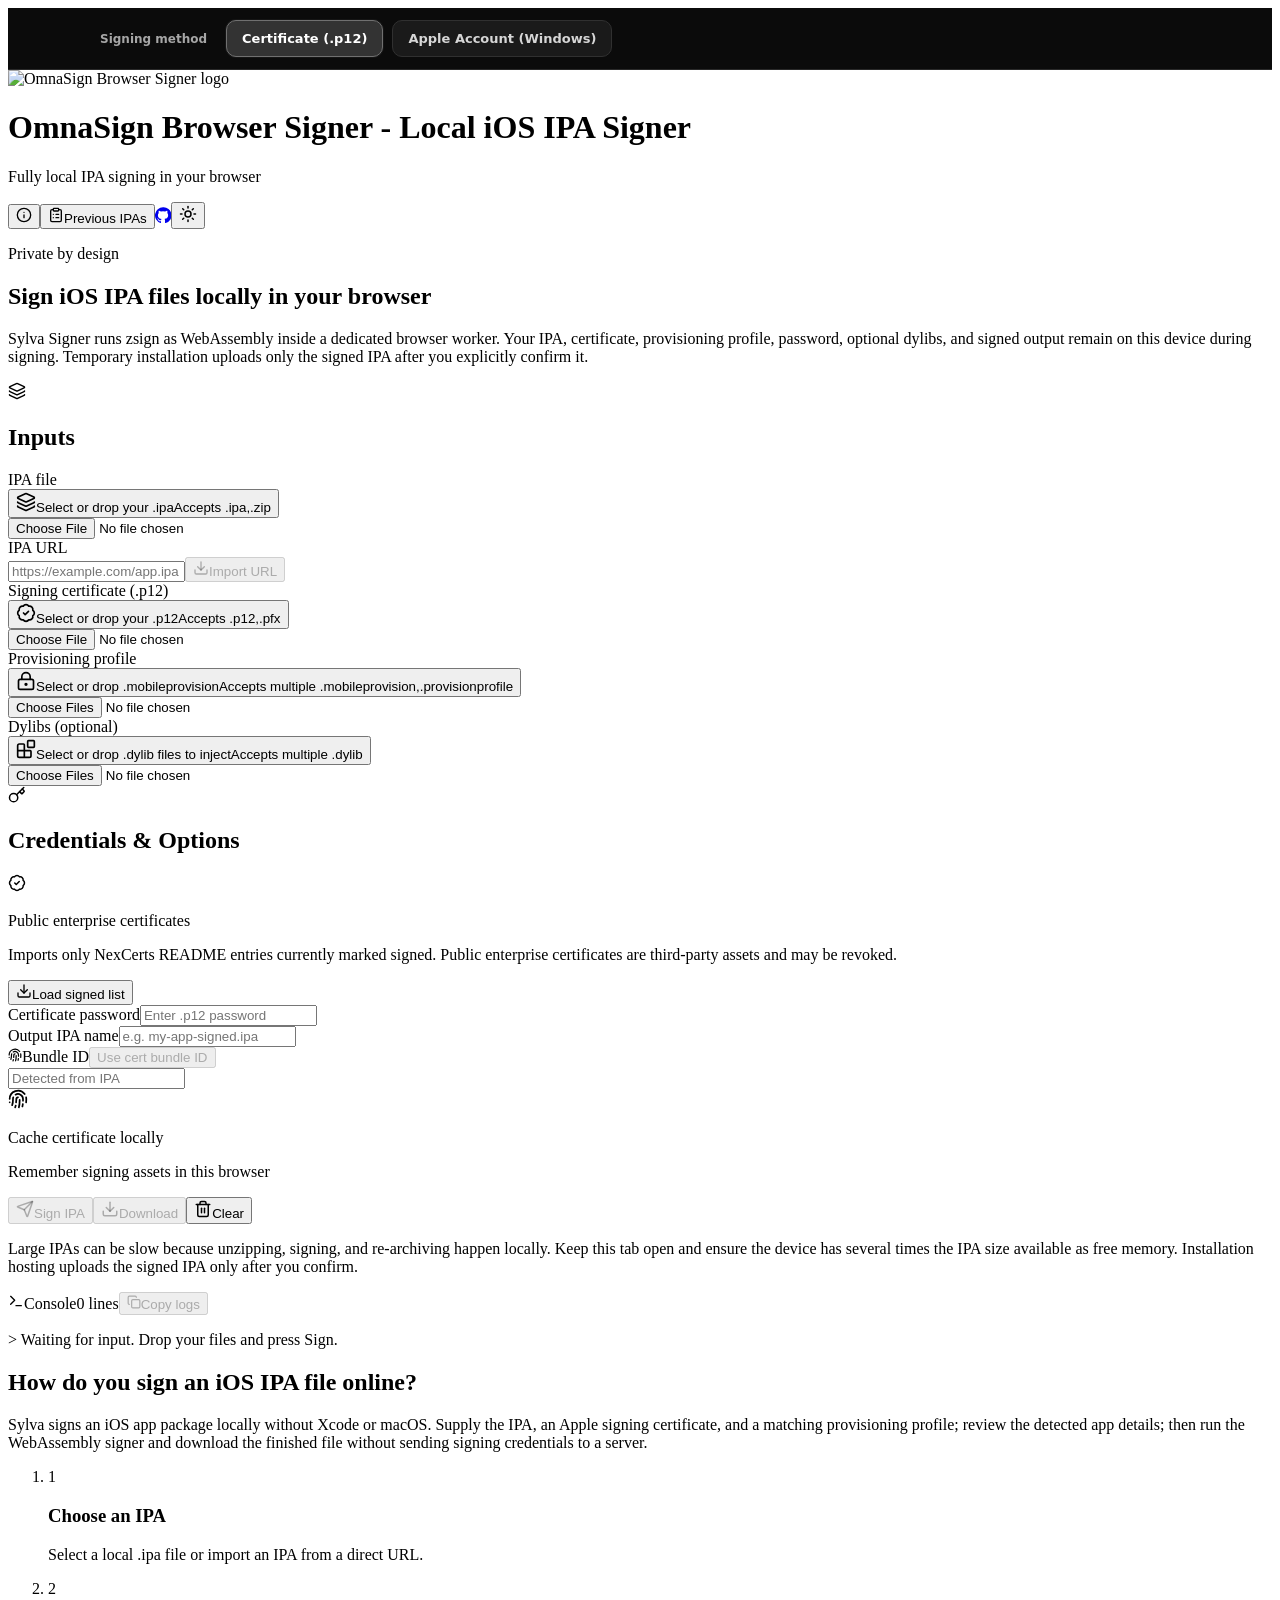
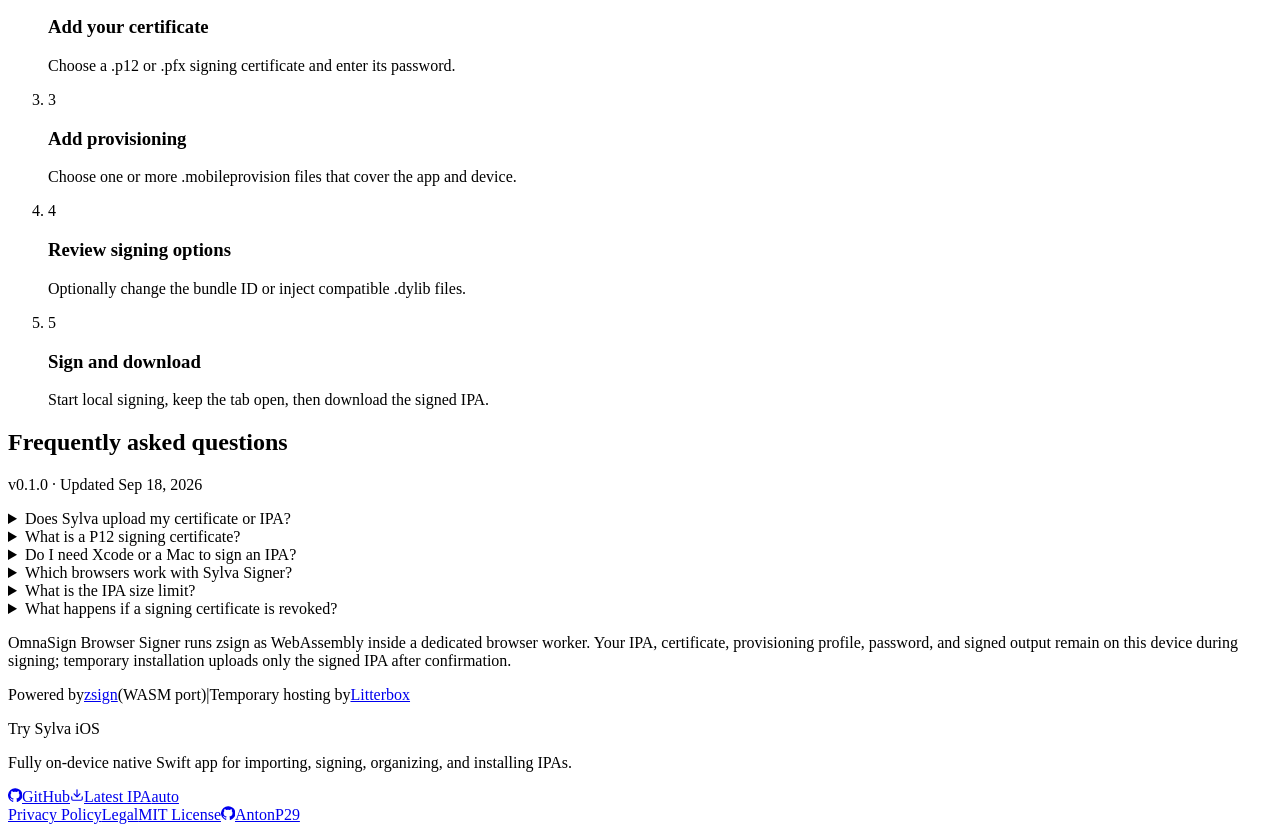
==== commit 3590a5d5: "Preserve certificate signer layout and add Apple Account local Windows mode" ====
--- a/signer-public/index.html
+++ b/signer-public/index.html
@@ -154,8 +154,116 @@
     </script>
     <script type="module" crossorigin src="/assets/index-CTnt5ER7.js"></script>
     <link rel="stylesheet" crossorigin href="/assets/index-Bab_eCWB.css">
+  
+<style id="omna-mode-styles">
+#omna-sign-mode-bar{position:relative;z-index:10;width:100%;background:#0b0b0b;border-bottom:1px solid #292929;color:#f7f7f7;font-family:Inter,ui-sans-serif,system-ui,sans-serif}
+.omna-mode-inner{max-width:1080px;margin:auto;padding:12px 20px;display:flex;flex-wrap:wrap;align-items:center;gap:9px}
+.omna-mode-label{font-size:12px;font-weight:600;color:#a6a6a6;margin-right:10px}
+.omna-mode-btn{font:600 13px Inter,ui-sans-serif,system-ui,sans-serif;color:#d6d6d6;border:1px solid #303030;background:#1a1a1a;border-radius:10px;padding:10px 15px;cursor:pointer;transition:background-color .15s}
+.omna-mode-btn:hover{background:#282828}.omna-mode-btn.is-current{background:#333333;color:#fff;border-color:#707070;box-shadow:0 0 0 1px #151515}
+#omna-apple-view[hidden]{display:none!important}
+body[data-omna-mode="apple"] #app{display:none}
+#omna-apple-view{max-width:1120px;padding:40px 22px 75px;margin:auto;color:#f1f1f1;font-family:Inter,ui-sans-serif,system-ui,sans-serif}
+.omna-apple-head{display:flex;align-items:center;justify-content:space-between;gap:14px;border-bottom:1px solid #303030;padding-bottom:24px}
+.omna-heading-row{display:flex;align-items:center;gap:14px}
+.omna-apple-icon{width:50px;height:50px;border-radius:16px;background:#f4f4f4;color:#171717;display:flex;align-items:center;justify-content:center;font-size:28px}
+.omna-apple-brand{font-size:22px;font-weight:750;letter-spacing:-.8px}.omna-apple-brand span{font-weight:500}
+.omna-apple-head p{font-size:13px;color:#aaa;margin:4px 0}
+.omna-chip{border:1px solid #464646;border-radius:999px;font-size:11px;color:#c5c5c5;padding:6px 11px;white-space:nowrap}
+.omna-apple-intro{padding:34px 0 26px}
+.omna-kicker{font-size:11px;font-weight:750;letter-spacing:1px;color:#a3a3a3}
+.omna-apple-intro h1{font-size:clamp(28px,4vw,36px);font-weight:760;letter-spacing:-1px;margin:8px 0 10px}
+.omna-apple-intro p{color:#a9a9a9;max-width:780px;line-height:1.65;font-size:15px}
+.omna-apple-grid{display:grid;grid-template-columns:1fr .9fr;gap:23px}
+.omna-apple-card{background:#171717;border:1px solid #323232;border-radius:17px;padding:22px;min-width:0}
+.omna-apple-card h2{font-size:16px;font-weight:700;margin:0 0 22px}
+.omna-stage{display:flex;gap:13px;padding:15px 0;border-bottom:1px solid #303030}
+.omna-stage:last-of-type{border-bottom:0}
+.omna-stage-num{display:grid;place-items:center;background:#333;color:white;font-weight:750;width:28px;height:28px;flex:none;border-radius:9px}
+.omna-stage strong{font-size:14px}
+.omna-stage p{margin:7px 0 14px;color:#a7a7a7;font-size:13px;line-height:1.6}
+.omna-primary-link,.omna-secondary-link{display:inline-flex;align-items:center;justify-content:center;text-decoration:none!important;padding:11px 14px;border-radius:10px;line-height:1.3;font-weight:650;font-size:13px;margin:3px 0}
+.omna-primary-link{background:#eee;color:#161616!important}
+.omna-primary-link:hover{background:#d7d7d7}
+.omna-secondary-link{background:#262626;color:#f1f1f1!important;border:1px solid #3b3b3b}
+.omna-secondary-link:hover{background:#383838}
+.omna-inline-note{font-size:12px;line-height:1.65;color:#b8b8b8;margin-top:18px;background:#202020;border:1px solid #333;border-radius:11px;padding:14px}
+.omna-inline-note code{font-size:11px;color:#cfcfcf}
+.omna-console{background:#111;border:1px solid #303030;border-radius:12px;color:#999;padding:17px;line-height:2;font:12px ui-monospace,SFMono-Regular,Consolas,monospace;overflow-wrap:anywhere}
+.omna-terminal-mark{color:#eaeaea;margin-right:8px}
+.omna-note-panel{margin-top:17px;padding:15px;background:#202020;border:1px solid #343434;border-radius:12px}
+.omna-note-panel strong{font-size:13px}.omna-note-panel p{font-size:12px;line-height:1.65;color:#aaa;margin:7px 0 0}
+.omna-license-credit{margin-top:35px;font-size:12px;color:#9a9a9a}.omna-license-credit a{color:#bcbcbc;text-decoration:underline}
+@media(max-width:780px){.omna-apple-grid{grid-template-columns:1fr}.omna-apple-head{align-items:flex-start}.omna-chip{display:none}.omna-mode-label{flex-basis:100%}#omna-apple-view{padding-top:24px}.omna-mode-btn{flex:1}}
+</style>
   </head>
-  <body class="font-sans antialiased">
+  <body class="font-sans antialiased" data-omna-mode="certificate">
+    <!-- OmnaSign mode switch is outside React's root, so the original signer UI is unchanged. -->
+    <div id="omna-sign-mode-bar" role="group" aria-label="Signing method">
+      <div class="omna-mode-inner">
+        <span class="omna-mode-label">Signing method</span>
+        <button type="button" id="omna-cert-mode" class="omna-mode-btn is-current" aria-pressed="true">Certificate (.p12)</button>
+        <button type="button" id="omna-apple-mode" class="omna-mode-btn" aria-pressed="false">Apple Account (Windows)</button>
+      </div>
+    </div>
+    <section id="omna-apple-view" aria-label="Apple Account signing" hidden>
+      <div class="omna-apple-head">
+        <div class="omna-heading-row"><div class="omna-apple-icon">◈</div><div><div class="omna-apple-brand">OmnaSign <span>Apple Account</span></div><p>Sign and install from your own Apple Account, using a local Windows helper.</p></div></div>
+        <span class="omna-chip">Local companion • Beta</span>
+      </div>
+      <div class="omna-apple-intro">
+        <span class="omna-kicker">NO CERTIFICATE UPLOAD REQUIRED</span>
+        <h1>Sign with your Apple Account.</h1>
+        <p>Keep the same OmnaSign experience, with automatic provisioning handled by the Windows companion. No paid OmnaSign plan or manually supplied .p12 is needed in this mode.</p>
+      </div>
+      <div class="omna-apple-grid">
+        <div class="omna-apple-card">
+          <h2>◈ &nbsp; Apple Account signing</h2>
+          <div class="omna-stage"><span class="omna-stage-num">1</span><div><strong>Install the Windows companion</strong><p>Download the <strong>complete bundle</strong> and extract its EXE and local signing engine together. The standalone EXE alone cannot provide Apple Account provisioning.</p>
+            <a class="omna-secondary-link" id="omna-helper-download" href="https://github.com/poopyscoopdy/Gojo/actions/runs/45094749264/artifacts/14782772460" target="_blank" rel="noopener noreferrer">Download full Windows bundle</a></div></div>
+          <div class="omna-stage"><span class="omna-stage-num">2</span><div><strong>Open the Apple Account signer</strong><p>Choose the button below to launch the installed OmnaSign Windows app. Your Apple email, password and verification code are entered <strong>inside the local companion</strong>, not this website.</p>
+            <a class="omna-primary-link" id="omna-launch-helper" href="omnasign://apple-account">Open Apple Account signer</a></div></div>
+          <div class="omna-stage"><span class="omna-stage-num">3</span><div><strong>Choose an IPA, sign and install</strong><p>In OmnaSign Desktop, complete Apple's two-factor verification, connect and trust your iPhone, choose the IPA and select <strong>Sign &amp; Save</strong> or <strong>Sign &amp; Install</strong>.</p></div></div>
+          <div class="omna-inline-note">Does nothing happen when you press Open? Run the extracted OmnaSign Windows app once to register its <code>omnasign://</code> link handler, then try again. The browser may ask permission to open the app.</div>
+        </div>
+        <div class="omna-apple-card">
+          <h2>› &nbsp; Local signing status</h2>
+          <div class="omna-console" aria-label="Local companion instructions">
+            <div><span class="omna-terminal-mark">›</span> Apple Account mode selected.</div>
+            <div><span class="omna-terminal-mark">›</span> Certificates &amp; profiles are provisioned by the Windows helper.</div>
+            <div><span class="omna-terminal-mark">›</span> Your Apple Account password never needs to be typed into this web page.</div>
+            <div><span class="omna-terminal-mark">›</span> Connect your own iPhone over USB for sign &amp; install.</div>
+            <div><span class="omna-terminal-mark">›</span> Switch back to Certificate mode for 100% browser-local WASM signing.</div>
+          </div>
+          <div class="omna-note-panel"><strong>Compatibility</strong><p>Apple Account provisioning depends on Apple's services and account limits. A free Personal Team generally expires after seven days. The helper must be running on a Windows PC; Safari on an iPhone cannot run the Windows helper itself.</p></div>
+          <div class="omna-note-panel"><strong>Privacy</strong><p>The public website only opens the companion. The companion handles Apple sign-in locally and communicates with Apple's account/developer services. Never enter your Apple password into an unfamiliar website.</p></div>
+          <a class="omna-secondary-link" href="https://developer.apple.com/help/account/basics/about-your-developer-account/" target="_blank" rel="noopener noreferrer">Apple's free-account signing rules</a>
+        </div>
+      </div>
+      <div class="omna-license-credit">Certificate signing UI adapted from <a href="https://github.com/AntonP29/SylvaSigner" target="_blank" rel="noopener noreferrer">Sylva Signer</a> (MIT License). Apple Account engine from <a href="https://github.com/pwnapplehat/iPASide" target="_blank" rel="noopener noreferrer">iPASide</a> (MIT License).</div>
+    </section>
     <div id="app"><link rel="preload" as="image" href="/icon-light-192.png"/><link rel="preload" as="image" href="/icon-dark-192.png"/><main class="mx-auto flex min-h-svh w-full max-w-6xl flex-col px-5 py-8 md:px-8 md:py-12 "><header class="flex items-center justify-between gap-2 sm:gap-4"><div class="flex min-w-0 items-center gap-2.5 sm:gap-3.5"><div class="relative size-10 shrink-0 overflow-hidden rounded-xl shadow-sm sm:size-12 sm:rounded-2xl md:size-14"><img src="/icon-light-192.png" alt="OmnaSign Browser Signer logo" class="size-full scale-[1.18] object-cover dark:hidden"/><img src="/icon-dark-192.png" alt="" aria-hidden="true" class="hidden size-full scale-[1.18] object-cover dark:block"/></div><div><h1 class="whitespace-nowrap text-lg font-semibold tracking-tight sm:text-xl md:text-2xl">OmnaSign Browser Signer<span class="sr-only"> - Local iOS IPA Signer</span></h1><p class="hidden text-sm text-muted-foreground sm:block">Fully local IPA signing in your browser</p></div></div><div class="flex shrink-0 items-center gap-1 sm:gap-2"><button type="button" tabindex="0" data-slot="button" aria-label="About OmnaSign Browser Signer" title="About OmnaSign Browser Signer" class="group/button inline-flex shrink-0 items-center justify-center rounded-lg border bg-clip-padding text-sm font-medium whitespace-nowrap transition-all outline-none select-none focus-visible:border-ring focus-visible:ring-3 focus-visible:ring-ring/50 active:not-aria-[haspopup]:translate-y-px disabled:pointer-events-none disabled:opacity-50 aria-invalid:border-destructive aria-invalid:ring-3 aria-invalid:ring-destructive/20 dark:aria-invalid:border-destructive/50 dark:aria-invalid:ring-destructive/40 [&amp;_svg]:pointer-events-none [&amp;_svg]:shrink-0 [&amp;_svg:not([class*=&#x27;size-&#x27;])]:size-4 border-border bg-background hover:bg-muted hover:text-foreground aria-expanded:bg-muted aria-expanded:text-foreground dark:border-input dark:bg-input/30 dark:hover:bg-input/50 gap-1.5 has-data-[icon=inline-end]:pr-2 has-data-[icon=inline-start]:pl-2 size-9 px-0"><svg xmlns="http://www.w3.org/2000/svg" width="16" height="16" viewBox="0 0 24 24" fill="none" stroke="currentColor" stroke-width="2" stroke-linecap="round" stroke-linejoin="round" class="lucide lucide-info" aria-hidden="true"><circle cx="12" cy="12" r="10"></circle><path d="M12 16v-4"></path><path d="M12 8h.01"></path></svg></button><button type="button" tabindex="0" data-slot="button" aria-label="Previous IPAs" title="Previous IPAs" class="group/button inline-flex shrink-0 items-center justify-center rounded-lg border bg-clip-padding text-sm font-medium whitespace-nowrap transition-all outline-none select-none focus-visible:border-ring focus-visible:ring-3 focus-visible:ring-ring/50 active:not-aria-[haspopup]:translate-y-px disabled:pointer-events-none disabled:opacity-50 aria-invalid:border-destructive aria-invalid:ring-3 aria-invalid:ring-destructive/20 dark:aria-invalid:border-destructive/50 dark:aria-invalid:ring-destructive/40 [&amp;_svg]:pointer-events-none [&amp;_svg]:shrink-0 [&amp;_svg:not([class*=&#x27;size-&#x27;])]:size-4 border-border bg-background hover:bg-muted hover:text-foreground aria-expanded:bg-muted aria-expanded:text-foreground dark:border-input dark:bg-input/30 dark:hover:bg-input/50 has-data-[icon=inline-end]:pr-2 has-data-[icon=inline-start]:pl-2 size-9 gap-2 px-0 sm:w-auto sm:px-2.5"><svg xmlns="http://www.w3.org/2000/svg" width="16" height="16" viewBox="0 0 24 24" fill="none" stroke="currentColor" stroke-width="2" stroke-linecap="round" stroke-linejoin="round" class=""><rect width="8" height="4" x="8" y="2" rx="1" ry="1"></rect><path d="M16 4h2a2 2 0 0 1 2 2v14a2 2 0 0 1-2 2H6a2 2 0 0 1-2-2V6a2 2 0 0 1 2-2h2"></path><path d="M8 11h.01" opacity="1" pathLength="1" stroke-dashoffset="0" stroke-dasharray="1 1" style="transform:none;transform-origin:50% 50%;transform-box:fill-box"></path><path d="M12 11h4" opacity="1" pathLength="1" stroke-dashoffset="0" stroke-dasharray="1 1" style="transform:none;transform-origin:50% 50%;transform-box:fill-box"></path><path d="M8 16h.01" opacity="1" pathLength="1" stroke-dashoffset="0" stroke-dasharray="1 1" style="transform:none;transform-origin:50% 50%;transform-box:fill-box"></path><path d="M12 16h4" opacity="1" pathLength="1" stroke-dashoffset="0" stroke-dasharray="1 1" style="transform:none;transform-origin:50% 50%;transform-box:fill-box"></path></svg><span class="hidden sm:inline">Previous IPAs</span></button><a href="https://github.com/AntonP29/SylvaSigner" target="_blank" rel="noreferrer" aria-label="Open OmnaSign Browser Signer on GitHub" title="GitHub" class="inline-flex size-9 shrink-0 items-center justify-center rounded-lg border border-border bg-background text-muted-foreground transition-all hover:bg-muted hover:text-sky-400 focus-visible:outline-none focus-visible:ring-3 focus-visible:ring-ring/50 dark:bg-input/30 dark:hover:bg-input/50"><svg aria-hidden="true" width="16" height="16" viewBox="0 0 24 24" fill="currentColor" focusable="false"><path d="M12 .5a12 12 0 0 0-3.79 23.39c.6.11.82-.26.82-.58v-2.04c-3.34.73-4.04-1.42-4.04-1.42-.55-1.39-1.34-1.76-1.34-1.76-1.09-.75.08-.74.08-.74 1.21.09 1.85 1.25 1.85 1.25 1.07 1.84 2.81 1.31 3.5 1 .11-.78.42-1.31.76-1.61-2.66-.3-5.46-1.33-5.46-5.93 0-1.31.47-2.38 1.24-3.22-.13-.3-.54-1.52.12-3.18 0 0 1.01-.32 3.3 1.23a11.4 11.4 0 0 1 6.01 0c2.29-1.55 3.3-1.23 3.3-1.23.66 1.66.25 2.88.12 3.18.77.84 1.24 1.91 1.24 3.22 0 4.61-2.8 5.62-5.47 5.92.43.37.81 1.1.81 2.22v3.29c0 .32.22.7.82.58A12 12 0 0 0 12 .5Z"></path></svg></a><button type="button" aria-label="Toggle color theme" class="group relative inline-flex size-10 items-center justify-center rounded-full border border-border bg-card text-foreground transition-colors hover:border-foreground/30 focus-visible:outline-none focus-visible:ring-2 focus-visible:ring-ring"><svg xmlns="http://www.w3.org/2000/svg" width="18" height="18" viewBox="0 0 24 24" fill="none" stroke="currentColor" stroke-width="2" stroke-linecap="round" stroke-linejoin="round" class="transition-colors group-hover:text-amber-400"><circle cx="12" cy="12" r="4"></circle><line x1="12" y1="4" x2="12" y2="2" opacity="1" style="transform:none;transform-origin:50% 50%;transform-box:fill-box"></line><line x1="17.7" y1="6.3" x2="19.1" y2="4.9" opacity="1" style="transform:none;transform-origin:50% 50%;transform-box:fill-box"></line><line x1="20" y1="12" x2="22" y2="12" opacity="1" style="transform:none;transform-origin:50% 50%;transform-box:fill-box"></line><line x1="17.7" y1="17.7" x2="19.1" y2="19.1" opacity="1" style="transform:none;transform-origin:50% 50%;transform-box:fill-box"></line><line x1="12" y1="20" x2="12" y2="22" opacity="1" style="transform:none;transform-origin:50% 50%;transform-box:fill-box"></line><line x1="6.3" y1="17.7" x2="4.9" y2="19.1" opacity="1" style="transform:none;transform-origin:50% 50%;transform-box:fill-box"></line><line x1="4" y1="12" x2="2" y2="12" opacity="1" style="transform:none;transform-origin:50% 50%;transform-box:fill-box"></line><line x1="6.3" y1="6.3" x2="4.9" y2="4.9" opacity="1" style="transform:none;transform-origin:50% 50%;transform-box:fill-box"></line></svg></button></div></header><div data-orientation="horizontal" role="separator" aria-orientation="horizontal" data-slot="separator" class="shrink-0 bg-border data-horizontal:h-px data-horizontal:w-full data-vertical:w-px data-vertical:self-stretch my-8"></div><section aria-labelledby="local-signing-title" class="mb-7 max-w-3xl"><p class="text-xs font-medium uppercase text-muted-foreground">Private by design</p><h2 id="local-signing-title" class="mt-2 text-xl font-semibold md:text-2xl">Sign iOS IPA files locally in your browser</h2><p class="mt-2 text-sm leading-6 text-muted-foreground md:text-base">Sylva Signer runs zsign as WebAssembly inside a dedicated browser worker. Your IPA, certificate, provisioning profile, password, optional dylibs, and signed output remain on this device during signing. Temporary installation uploads only the signed IPA after you explicitly confirm it.</p></section><div class="grid min-w-0 flex-1 grid-cols-[minmax(0,1fr)] gap-6 lg:grid-cols-[minmax(0,1.15fr)_minmax(0,1fr)]"><div class="flex min-w-0 flex-col gap-6"><section class="flex flex-col gap-4 rounded-2xl border border-border bg-card p-5"><div class="flex items-center gap-2"><span><svg xmlns="http://www.w3.org/2000/svg" width="18" height="18" viewBox="0 0 24 24" fill="none" stroke="currentColor" stroke-width="2" stroke-linecap="round" stroke-linejoin="round" class="text-muted-foreground transition-colors hover:text-blue-500"><path d="M12.83 2.18a2 2 0 0 0-1.66 0L2.6 6.08a1 1 0 0 0 0 1.83l8.58 3.91a2 2 0 0 0 1.66 0l8.58-3.9a1 1 0 0 0 0-1.83z" style="transform:none;transform-origin:50% 50%;transform-box:fill-box"></path><path d="M2 12a1 1 0 0 0 .58.91l8.6 3.91a2 2 0 0 0 1.65 0l8.58-3.9A1 1 0 0 0 22 12"></path><path d="M2 17a1 1 0 0 0 .58.91l8.6 3.91a2 2 0 0 0 1.65 0l8.58-3.9A1 1 0 0 0 22 17" style="transform:none;transform-origin:50% 50%;transform-box:fill-box"></path></svg></span><h2 class="text-sm font-semibold tracking-tight">Inputs</h2></div><div class="flex flex-col gap-2"><div class="flex items-center justify-between"><label for="ipa" class="text-sm font-medium text-foreground">IPA file</label></div><div class="relative"><button type="button" class="group flex w-full items-center gap-3 rounded-xl border border-dashed border-border bg-card px-4 py-3.5 text-left transition-all hover:border-foreground/40 hover:bg-muted/40 focus-visible:outline-none focus-visible:ring-2 focus-visible:ring-ring"><span class="flex size-10 shrink-0 items-center justify-center rounded-lg bg-muted text-muted-foreground transition-colors group-hover:text-blue-500"><span><svg xmlns="http://www.w3.org/2000/svg" width="20" height="20" viewBox="0 0 24 24" fill="none" stroke="currentColor" stroke-width="2" stroke-linecap="round" stroke-linejoin="round" class=""><path d="M12.83 2.18a2 2 0 0 0-1.66 0L2.6 6.08a1 1 0 0 0 0 1.83l8.58 3.91a2 2 0 0 0 1.66 0l8.58-3.9a1 1 0 0 0 0-1.83z" style="transform:none;transform-origin:50% 50%;transform-box:fill-box"></path><path d="M2 12a1 1 0 0 0 .58.91l8.6 3.91a2 2 0 0 0 1.65 0l8.58-3.9A1 1 0 0 0 22 12"></path><path d="M2 17a1 1 0 0 0 .58.91l8.6 3.91a2 2 0 0 0 1.65 0l8.58-3.9A1 1 0 0 0 22 17" style="transform:none;transform-origin:50% 50%;transform-box:fill-box"></path></svg></span></span><span class="min-w-0 flex-1"><span class="block truncate text-sm font-medium text-foreground">Select or drop your .ipa</span><span class="block truncate text-xs text-muted-foreground">Accepts .ipa,.zip</span></span></button></div><input id="ipa" type="file" accept=".ipa,.zip" class="sr-only"/></div><div class="rounded-xl border border-border bg-muted/20 p-3"><label data-slot="label" class="flex items-center gap-2 select-none group-data-[disabled=true]:pointer-events-none group-data-[disabled=true]:opacity-50 peer-disabled:cursor-not-allowed peer-disabled:opacity-50 text-xs font-medium text-foreground" for="ipa-url">IPA URL</label><div class="mt-2 flex flex-col gap-2 sm:flex-row"><input id="ipa-url" type="url" data-slot="input" inputMode="url" placeholder="https://example.com/app.ipa" aria-invalid="false" class="h-8 w-full min-w-0 rounded-lg border border-input bg-transparent px-2.5 py-1 text-base transition-colors outline-none file:inline-flex file:h-6 file:border-0 file:bg-transparent file:text-sm file:font-medium file:text-foreground placeholder:text-muted-foreground focus-visible:border-ring focus-visible:ring-3 focus-visible:ring-ring/50 disabled:pointer-events-none disabled:cursor-not-allowed disabled:bg-input/50 disabled:opacity-50 aria-invalid:border-destructive aria-invalid:ring-3 aria-invalid:ring-destructive/20 md:text-sm dark:bg-input/30 dark:disabled:bg-input/80 dark:aria-invalid:border-destructive/50 dark:aria-invalid:ring-destructive/40" value=""/><button type="button" data-disabled="" tabindex="0" disabled="" data-slot="button" class="group/button inline-flex shrink-0 items-center justify-center rounded-lg border border-transparent bg-clip-padding text-sm font-medium whitespace-nowrap transition-all outline-none select-none focus-visible:border-ring focus-visible:ring-3 focus-visible:ring-ring/50 active:not-aria-[haspopup]:translate-y-px disabled:pointer-events-none disabled:opacity-50 aria-invalid:border-destructive aria-invalid:ring-3 aria-invalid:ring-destructive/20 dark:aria-invalid:border-destructive/50 dark:aria-invalid:ring-destructive/40 [&amp;_svg]:pointer-events-none [&amp;_svg]:shrink-0 [&amp;_svg:not([class*=&#x27;size-&#x27;])]:size-4 bg-secondary text-secondary-foreground hover:bg-secondary/80 aria-expanded:bg-secondary aria-expanded:text-secondary-foreground h-8 gap-1.5 px-2.5 has-data-[icon=inline-end]:pr-2 has-data-[icon=inline-start]:pl-2 sm:w-32"><svg xmlns="http://www.w3.org/2000/svg" width="16" height="16" viewBox="0 0 24 24" fill="none" stroke="currentColor" stroke-width="2" stroke-linecap="round" stroke-linejoin="round" class=""><g style="transform:none;transform-origin:50% 50%;transform-box:fill-box"><path d="M12 15V3"></path><path d="m7 10 5 5 5-5"></path></g><path d="M21 15v4a2 2 0 0 1-2 2H5a2 2 0 0 1-2-2v-4"></path></svg>Import URL</button></div></div><div class="flex flex-col gap-2"><div class="flex items-center justify-between"><label for="p12" class="text-sm font-medium text-foreground">Signing certificate (.p12)</label></div><div class="relative"><button type="button" class="group flex w-full items-center gap-3 rounded-xl border border-dashed border-border bg-card px-4 py-3.5 text-left transition-all hover:border-foreground/40 hover:bg-muted/40 focus-visible:outline-none focus-visible:ring-2 focus-visible:ring-ring"><span class="flex size-10 shrink-0 items-center justify-center rounded-lg bg-muted text-muted-foreground transition-colors group-hover:text-emerald-500"><span><svg xmlns="http://www.w3.org/2000/svg" width="20" height="20" viewBox="0 0 24 24" fill="none" stroke="currentColor" stroke-width="2" stroke-linecap="round" stroke-linejoin="round" class=""><path d="M3.85 8.62a4 4 0 0 1 4.78-4.77 4 4 0 0 1 6.74 0 4 4 0 0 1 4.78 4.78 4 4 0 0 1 0 6.74 4 4 0 0 1-4.77 4.78 4 4 0 0 1-6.75 0 4 4 0 0 1-4.78-4.77 4 4 0 0 1 0-6.76Z" style="transform:none;transform-origin:50% 50%;transform-box:fill-box"></path><path d="m9 12 2 2 4-4" opacity="1" pathLength="1" stroke-dashoffset="0" stroke-dasharray="1 1"></path></svg></span></span><span class="min-w-0 flex-1"><span class="block truncate text-sm font-medium text-foreground">Select or drop your .p12</span><span class="block truncate text-xs text-muted-foreground">Accepts .p12,.pfx</span></span></button></div><input id="p12" type="file" accept=".p12,.pfx" class="sr-only"/></div><div class="flex flex-col gap-2"><div class="flex items-center justify-between"><label for="profiles" class="text-sm font-medium text-foreground">Provisioning profile</label></div><div class="relative"><button type="button" class="group flex w-full items-center gap-3 rounded-xl border border-dashed border-border bg-card px-4 py-3.5 text-left transition-all hover:border-foreground/40 hover:bg-muted/40 focus-visible:outline-none focus-visible:ring-2 focus-visible:ring-ring"><span class="flex size-10 shrink-0 items-center justify-center rounded-lg bg-muted text-muted-foreground transition-colors group-hover:text-amber-500"><span><svg xmlns="http://www.w3.org/2000/svg" width="20" height="20" viewBox="0 0 24 24" fill="none" stroke="currentColor" stroke-width="2" stroke-linecap="round" stroke-linejoin="round" class=""><g style="transform:none;transform-origin:50% 50%;transform-box:fill-box"><circle cx="12" cy="16" r="1"></circle><rect x="3" y="10" width="18" height="12" rx="2"></rect><path d="M7 10V7a5 5 0 0 1 10 0v3" pathLength="1" stroke-dashoffset="0" stroke-dasharray="1 1"></path></g></svg></span></span><span class="min-w-0 flex-1"><span class="block truncate text-sm font-medium text-foreground">Select or drop .mobileprovision</span><span class="block truncate text-xs text-muted-foreground">Accepts multiple .mobileprovision,.provisionprofile</span></span></button></div><input id="profiles" type="file" accept=".mobileprovision,.provisionprofile" multiple="" class="sr-only"/></div><div class="flex flex-col gap-2"><div class="flex items-center justify-between"><label for="dylibs" class="text-sm font-medium text-foreground">Dylibs (optional)</label></div><div class="relative"><button type="button" class="group flex w-full items-center gap-3 rounded-xl border border-dashed border-border bg-card px-4 py-3.5 text-left transition-all hover:border-foreground/40 hover:bg-muted/40 focus-visible:outline-none focus-visible:ring-2 focus-visible:ring-ring"><span class="flex size-10 shrink-0 items-center justify-center rounded-lg bg-muted text-muted-foreground transition-colors group-hover:text-rose-500"><span><svg xmlns="http://www.w3.org/2000/svg" width="20" height="20" viewBox="0 0 24 24" fill="none" stroke="currentColor" stroke-width="2" stroke-linecap="round" stroke-linejoin="round" class=""><path d="M10 22V7c0-.6-.4-1-1-1H4c-1.1 0-2 .9-2 2v12c0 1.1.9 2 2 2h12c1.1 0 2-.9 2-2v-5c0-.6-.4-1-1-1H2" stroke-linejoin="round" style="transform:none;transform-origin:50% 50%;transform-box:fill-box"></path><path d="M15 2 H21 A1 1 0 0 1 22 3 V9 A1 1 0 0 1 21 10 H15 A1 1 0 0 1 14 9 V3 A1 1 0 0 1 15 2 Z" style="transform:none;transform-origin:50% 50%;transform-box:fill-box"></path></svg></span></span><span class="min-w-0 flex-1"><span class="block truncate text-sm font-medium text-foreground">Select or drop .dylib files to inject</span><span class="block truncate text-xs text-muted-foreground">Accepts multiple .dylib</span></span></button></div><input id="dylibs" type="file" accept=".dylib" multiple="" class="sr-only"/></div></section><section class="flex flex-col gap-4 rounded-2xl border border-border bg-card p-5"><div class="flex items-center gap-2"><span><svg xmlns="http://www.w3.org/2000/svg" width="18" height="18" viewBox="0 0 24 24" fill="none" stroke="currentColor" stroke-width="2" stroke-linecap="round" stroke-linejoin="round" class="text-muted-foreground transition-colors hover:text-violet-500"><g style="transform:none;transform-origin:12px 12px 0;transform-box:fill-box"><path d="m15.5 7.5 2.3 2.3a1 1 0 0 0 1.4 0l2.1-2.1a1 1 0 0 0 0-1.4L19 4"></path><path d="m21 2-9.6 9.6"></path><circle cx="7.5" cy="15.5" r="5.5"></circle></g></svg></span><h2 class="text-sm font-semibold tracking-tight">Credentials &amp; Options</h2></div><div class="rounded-xl border border-border bg-muted/25 p-4"><div class="flex flex-col gap-3 sm:flex-row sm:items-start sm:justify-between"><div class="min-w-0"><div class="flex items-center gap-2"><span><svg xmlns="http://www.w3.org/2000/svg" width="18" height="18" viewBox="0 0 24 24" fill="none" stroke="currentColor" stroke-width="2" stroke-linecap="round" stroke-linejoin="round" class="text-muted-foreground transition-colors hover:text-emerald-500"><path d="M3.85 8.62a4 4 0 0 1 4.78-4.77 4 4 0 0 1 6.74 0 4 4 0 0 1 4.78 4.78 4 4 0 0 1 0 6.74 4 4 0 0 1-4.77 4.78 4 4 0 0 1-6.75 0 4 4 0 0 1-4.78-4.77 4 4 0 0 1 0-6.76Z" style="transform:none;transform-origin:50% 50%;transform-box:fill-box"></path><path d="m9 12 2 2 4-4" opacity="1" pathLength="1" stroke-dashoffset="0" stroke-dasharray="1 1"></path></svg></span><p class="text-sm font-medium">Public enterprise certificates</p></div><p class="mt-1 text-xs leading-5 text-muted-foreground">Imports only NexCerts README entries currently marked signed. Public enterprise certificates are third-party assets and may be revoked.</p></div><button type="button" tabindex="0" data-slot="button" class="group/button inline-flex shrink-0 items-center justify-center rounded-lg border bg-clip-padding text-sm font-medium whitespace-nowrap transition-all outline-none select-none focus-visible:border-ring focus-visible:ring-3 focus-visible:ring-ring/50 active:not-aria-[haspopup]:translate-y-px disabled:pointer-events-none disabled:opacity-50 aria-invalid:border-destructive aria-invalid:ring-3 aria-invalid:ring-destructive/20 dark:aria-invalid:border-destructive/50 dark:aria-invalid:ring-destructive/40 [&amp;_svg]:pointer-events-none [&amp;_svg]:shrink-0 [&amp;_svg:not([class*=&#x27;size-&#x27;])]:size-4 border-border bg-background hover:bg-muted hover:text-foreground aria-expanded:bg-muted aria-expanded:text-foreground dark:border-input dark:bg-input/30 dark:hover:bg-input/50 h-8 px-2.5 has-data-[icon=inline-end]:pr-2 has-data-[icon=inline-start]:pl-2 gap-2 sm:self-start"><svg xmlns="http://www.w3.org/2000/svg" width="16" height="16" viewBox="0 0 24 24" fill="none" stroke="currentColor" stroke-width="2" stroke-linecap="round" stroke-linejoin="round" class=""><g style="transform:none;transform-origin:50% 50%;transform-box:fill-box"><path d="M12 15V3"></path><path d="m7 10 5 5 5-5"></path></g><path d="M21 15v4a2 2 0 0 1-2 2H5a2 2 0 0 1-2-2v-4"></path></svg>Load signed list</button></div></div><div class="flex flex-col gap-2"><label data-slot="label" class="flex items-center gap-2 text-sm leading-none font-medium select-none group-data-[disabled=true]:pointer-events-none group-data-[disabled=true]:opacity-50 peer-disabled:cursor-not-allowed peer-disabled:opacity-50" for="cert-password">Certificate password</label><input id="cert-password" type="password" data-slot="input" placeholder="Enter .p12 password" autoComplete="off" class="h-8 w-full min-w-0 rounded-lg border border-input bg-transparent px-2.5 py-1 text-base transition-colors outline-none file:inline-flex file:h-6 file:border-0 file:bg-transparent file:text-sm file:font-medium file:text-foreground placeholder:text-muted-foreground focus-visible:border-ring focus-visible:ring-3 focus-visible:ring-ring/50 disabled:pointer-events-none disabled:cursor-not-allowed disabled:bg-input/50 disabled:opacity-50 aria-invalid:border-destructive aria-invalid:ring-3 aria-invalid:ring-destructive/20 md:text-sm dark:bg-input/30 dark:disabled:bg-input/80 dark:aria-invalid:border-destructive/50 dark:aria-invalid:ring-destructive/40" value=""/></div><div class="grid gap-4 sm:grid-cols-2"><div class="flex flex-col gap-2"><label data-slot="label" class="flex items-center gap-2 text-sm leading-none font-medium select-none group-data-[disabled=true]:pointer-events-none group-data-[disabled=true]:opacity-50 peer-disabled:cursor-not-allowed peer-disabled:opacity-50" for="output-name">Output IPA name</label><input id="output-name" data-slot="input" placeholder="e.g. my-app-signed.ipa" class="h-8 w-full min-w-0 rounded-lg border border-input bg-transparent px-2.5 py-1 text-base transition-colors outline-none file:inline-flex file:h-6 file:border-0 file:bg-transparent file:text-sm file:font-medium file:text-foreground placeholder:text-muted-foreground focus-visible:border-ring focus-visible:ring-3 focus-visible:ring-ring/50 disabled:pointer-events-none disabled:cursor-not-allowed disabled:bg-input/50 disabled:opacity-50 aria-invalid:border-destructive aria-invalid:ring-3 aria-invalid:ring-destructive/20 md:text-sm dark:bg-input/30 dark:disabled:bg-input/80 dark:aria-invalid:border-destructive/50 dark:aria-invalid:ring-destructive/40" value=""/></div><div class="flex flex-col gap-2"><div class="flex items-center gap-2"><label data-slot="label" class="text-sm leading-none font-medium select-none group-data-[disabled=true]:pointer-events-none group-data-[disabled=true]:opacity-50 peer-disabled:cursor-not-allowed peer-disabled:opacity-50 flex items-center gap-1.5" for="bundle-id"><svg xmlns="http://www.w3.org/2000/svg" width="14" height="14" viewBox="0 0 24 24" fill="none" stroke="currentColor" stroke-width="2" stroke-linecap="round" stroke-linejoin="round" class="[&amp;_[stroke-dasharray=&#x27;1px_1px&#x27;]]:![stroke-dasharray:1px_0px] text-muted-foreground" style="transform:none"><path stroke="currentColor" d="M12 10a2 2 0 0 0-2 2c0 1.02-.1 2.51-.26 4 M14 13.12c0 2.38 0 6.38-1 8.88 M17.29 21.02c.12-.6.43-2.3.5-3.02 M2 12a10 10 0 0 1 18-6 M2 16h.01 M21.8 16c.2-2 .131-5.354 0-6 M5 19.5C5.5 18 6 15 6 12a6 6 0 0 1 .34-2 M8.65 22c.21-.66.45-1.32.57-2 M9 6.8a6 6 0 0 1 9 5.2v2" stroke-opacity="0.2"></path><path d="M12 10a2 2 0 0 0-2 2c0 1.02-.1 2.51-.26 4" pathLength="1" stroke-dashoffset="0" stroke-dasharray="1 1"></path><path d="M14 13.12c0 2.38 0 6.38-1 8.88" pathLength="1" stroke-dashoffset="0" stroke-dasharray="1 1"></path><path d="M17.29 21.02c.12-.6.43-2.3.5-3.02" pathLength="1" stroke-dashoffset="0" stroke-dasharray="1 1"></path><path d="M2 12a10 10 0 0 1 18-6" pathLength="1" stroke-dashoffset="0" stroke-dasharray="1 1"></path><path d="M2 16h.01" pathLength="1" stroke-dashoffset="0" stroke-dasharray="1 1"></path><path d="M21.8 16c.2-2 .131-5.354 0-6" pathLength="1" stroke-dashoffset="0" stroke-dasharray="1 1"></path><path d="M5 19.5C5.5 18 6 15 6 12a6 6 0 0 1 .34-2" pathLength="1" stroke-dashoffset="0" stroke-dasharray="1 1"></path><path d="M8.65 22c.21-.66.45-1.32.57-2" pathLength="1" stroke-dashoffset="0" stroke-dasharray="1 1"></path><path d="M9 6.8a6 6 0 0 1 9 5.2v2" pathLength="1" stroke-dashoffset="0" stroke-dasharray="1 1"></path></svg>Bundle ID</label><button type="button" data-disabled="" tabindex="0" disabled="" data-slot="button" title="No exact bundle ID found in the provisioning profile" class="group/button inline-flex shrink-0 items-center justify-center border bg-clip-padding font-medium whitespace-nowrap transition-all outline-none select-none focus-visible:border-ring focus-visible:ring-3 focus-visible:ring-ring/50 active:not-aria-[haspopup]:translate-y-px disabled:pointer-events-none disabled:opacity-50 aria-invalid:border-destructive aria-invalid:ring-3 aria-invalid:ring-destructive/20 dark:aria-invalid:border-destructive/50 dark:aria-invalid:ring-destructive/40 [&amp;_svg]:pointer-events-none [&amp;_svg]:shrink-0 border-border bg-background hover:bg-muted hover:text-foreground aria-expanded:bg-muted aria-expanded:text-foreground dark:border-input dark:bg-input/30 dark:hover:bg-input/50 h-6 gap-1 rounded-[min(var(--radius-md),10px)] px-2 text-xs in-data-[slot=button-group]:rounded-lg has-data-[icon=inline-end]:pr-1.5 has-data-[icon=inline-start]:pl-1.5 [&amp;_svg:not([class*=&#x27;size-&#x27;])]:size-3">Use cert bundle ID</button></div><input id="bundle-id" data-slot="input" placeholder="Detected from IPA" class="h-8 w-full min-w-0 rounded-lg border border-input bg-transparent px-2.5 py-1 text-base transition-colors outline-none file:inline-flex file:h-6 file:border-0 file:bg-transparent file:text-sm file:font-medium file:text-foreground placeholder:text-muted-foreground focus-visible:border-ring focus-visible:ring-3 focus-visible:ring-ring/50 disabled:pointer-events-none disabled:cursor-not-allowed disabled:bg-input/50 disabled:opacity-50 aria-invalid:border-destructive aria-invalid:ring-3 aria-invalid:ring-destructive/20 md:text-sm dark:bg-input/30 dark:disabled:bg-input/80 dark:aria-invalid:border-destructive/50 dark:aria-invalid:ring-destructive/40" value=""/></div></div><div class="flex items-center justify-between gap-4 rounded-xl border border-border bg-muted/30 px-4 py-3"><label for="cache-cert" class="group flex flex-1 cursor-pointer items-center gap-3"><svg xmlns="http://www.w3.org/2000/svg" width="20" height="20" viewBox="0 0 24 24" fill="none" stroke="currentColor" stroke-width="2" stroke-linecap="round" stroke-linejoin="round" class="[&amp;_[stroke-dasharray=&#x27;1px_1px&#x27;]]:![stroke-dasharray:1px_0px] text-muted-foreground transition-colors group-hover:text-cyan-500" style="transform:none"><path stroke="currentColor" d="M12 10a2 2 0 0 0-2 2c0 1.02-.1 2.51-.26 4 M14 13.12c0 2.38 0 6.38-1 8.88 M17.29 21.02c.12-.6.43-2.3.5-3.02 M2 12a10 10 0 0 1 18-6 M2 16h.01 M21.8 16c.2-2 .131-5.354 0-6 M5 19.5C5.5 18 6 15 6 12a6 6 0 0 1 .34-2 M8.65 22c.21-.66.45-1.32.57-2 M9 6.8a6 6 0 0 1 9 5.2v2" stroke-opacity="0.2"></path><path d="M12 10a2 2 0 0 0-2 2c0 1.02-.1 2.51-.26 4" pathLength="1" stroke-dashoffset="0" stroke-dasharray="1 1"></path><path d="M14 13.12c0 2.38 0 6.38-1 8.88" pathLength="1" stroke-dashoffset="0" stroke-dasharray="1 1"></path><path d="M17.29 21.02c.12-.6.43-2.3.5-3.02" pathLength="1" stroke-dashoffset="0" stroke-dasharray="1 1"></path><path d="M2 12a10 10 0 0 1 18-6" pathLength="1" stroke-dashoffset="0" stroke-dasharray="1 1"></path><path d="M2 16h.01" pathLength="1" stroke-dashoffset="0" stroke-dasharray="1 1"></path><path d="M21.8 16c.2-2 .131-5.354 0-6" pathLength="1" stroke-dashoffset="0" stroke-dasharray="1 1"></path><path d="M5 19.5C5.5 18 6 15 6 12a6 6 0 0 1 .34-2" pathLength="1" stroke-dashoffset="0" stroke-dasharray="1 1"></path><path d="M8.65 22c.21-.66.45-1.32.57-2" pathLength="1" stroke-dashoffset="0" stroke-dasharray="1 1"></path><path d="M9 6.8a6 6 0 0 1 9 5.2v2" pathLength="1" stroke-dashoffset="0" stroke-dasharray="1 1"></path></svg><div><p class="text-sm font-medium">Cache certificate locally</p><p class="text-xs text-muted-foreground">Remember signing assets in this browser</p></div></label><span data-unchecked="" role="switch" tabindex="0" id="base-ui-_R_akl_" aria-checked="false" data-slot="switch" data-size="default" class="peer group/switch relative inline-flex shrink-0 items-center rounded-full border border-transparent transition-all outline-none after:absolute after:-inset-x-3 after:-inset-y-2 focus-visible:border-ring focus-visible:ring-3 focus-visible:ring-ring/50 aria-invalid:border-destructive aria-invalid:ring-3 aria-invalid:ring-destructive/20 data-[size=default]:h-[18.4px] data-[size=default]:w-[32px] data-[size=sm]:h-[14px] data-[size=sm]:w-[24px] dark:aria-invalid:border-destructive/50 dark:aria-invalid:ring-destructive/40 data-checked:bg-primary data-unchecked:bg-input dark:data-unchecked:bg-input/80 data-disabled:cursor-not-allowed data-disabled:opacity-50"><span data-unchecked="" data-slot="switch-thumb" class="pointer-events-none block rounded-full bg-background ring-0 transition-transform group-data-[size=default]/switch:size-4 group-data-[size=sm]/switch:size-3 group-data-[size=default]/switch:data-checked:translate-x-[calc(100%-2px)] group-data-[size=sm]/switch:data-checked:translate-x-[calc(100%-2px)] dark:data-checked:bg-primary-foreground group-data-[size=default]/switch:data-unchecked:translate-x-0 group-data-[size=sm]/switch:data-unchecked:translate-x-0 dark:data-unchecked:bg-foreground"></span></span><input id="cache-cert" style="clip-path:inset(50%);overflow:hidden;white-space:nowrap;border:0;padding:0;width:1px;height:1px;margin:-1px;position:fixed;top:0;left:0" tabindex="-1" type="checkbox" aria-hidden="true"/></div></section><div class="flex flex-wrap items-center gap-3"><button type="button" data-disabled="" tabindex="0" disabled="" data-slot="button" id="sign-button" class="group/button inline-flex shrink-0 items-center justify-center rounded-lg border border-transparent bg-clip-padding text-sm font-medium whitespace-nowrap transition-all outline-none select-none focus-visible:border-ring focus-visible:ring-3 focus-visible:ring-ring/50 active:not-aria-[haspopup]:translate-y-px disabled:pointer-events-none disabled:opacity-50 aria-invalid:border-destructive aria-invalid:ring-3 aria-invalid:ring-destructive/20 dark:aria-invalid:border-destructive/50 dark:aria-invalid:ring-destructive/40 [&amp;_svg]:pointer-events-none [&amp;_svg]:shrink-0 [&amp;_svg:not([class*=&#x27;size-&#x27;])]:size-4 bg-primary text-primary-foreground [a]:hover:bg-primary/80 has-data-[icon=inline-end]:pr-2 has-data-[icon=inline-start]:pl-2 h-11 gap-2 px-5"><svg xmlns="http://www.w3.org/2000/svg" width="18" height="18" viewBox="0 0 24 24" fill="none" stroke="currentColor" stroke-width="2" stroke-linecap="round" stroke-linejoin="round" class=""><g style="transform:none;transform-origin:50% 50%;transform-box:fill-box"><path d="M14.5,21.7c.1.3.4.4.7.3.1,0,.2-.2.3-.3L22,2.7c0-.3,0-.5-.3-.6-.1,0-.2,0-.3,0L2.3,8.5c-.3,0-.4.4-.3.6,0,.1.2.2.3.3l7.9,3.2c.5.2.9.6,1.1,1.1l3.2,7.9Z"></path><path d="M21.9,2.1l-10.9,10.9"></path></g></svg>Sign IPA</button><button type="button" data-disabled="" tabindex="0" disabled="" data-slot="button" class="group/button inline-flex shrink-0 items-center justify-center rounded-lg border bg-clip-padding text-sm font-medium whitespace-nowrap transition-all outline-none select-none focus-visible:border-ring focus-visible:ring-3 focus-visible:ring-ring/50 active:not-aria-[haspopup]:translate-y-px disabled:pointer-events-none disabled:opacity-50 aria-invalid:border-destructive aria-invalid:ring-3 aria-invalid:ring-destructive/20 dark:aria-invalid:border-destructive/50 dark:aria-invalid:ring-destructive/40 [&amp;_svg]:pointer-events-none [&amp;_svg]:shrink-0 [&amp;_svg:not([class*=&#x27;size-&#x27;])]:size-4 border-border bg-background hover:bg-muted hover:text-foreground aria-expanded:bg-muted aria-expanded:text-foreground dark:border-input dark:bg-input/30 dark:hover:bg-input/50 has-data-[icon=inline-end]:pr-2 has-data-[icon=inline-start]:pl-2 h-11 gap-2 px-5"><svg xmlns="http://www.w3.org/2000/svg" width="18" height="18" viewBox="0 0 24 24" fill="none" stroke="currentColor" stroke-width="2" stroke-linecap="round" stroke-linejoin="round" class=""><g style="transform:none;transform-origin:50% 50%;transform-box:fill-box"><path d="M12 15V3"></path><path d="m7 10 5 5 5-5"></path></g><path d="M21 15v4a2 2 0 0 1-2 2H5a2 2 0 0 1-2-2v-4"></path></svg>Download</button><button type="button" tabindex="0" data-slot="button" class="group/button inline-flex shrink-0 items-center justify-center rounded-lg border border-transparent bg-clip-padding text-sm font-medium whitespace-nowrap transition-all outline-none select-none focus-visible:border-ring focus-visible:ring-3 focus-visible:ring-ring/50 active:not-aria-[haspopup]:translate-y-px disabled:pointer-events-none disabled:opacity-50 aria-invalid:border-destructive aria-invalid:ring-3 aria-invalid:ring-destructive/20 dark:aria-invalid:border-destructive/50 dark:aria-invalid:ring-destructive/40 [&amp;_svg]:pointer-events-none [&amp;_svg]:shrink-0 [&amp;_svg:not([class*=&#x27;size-&#x27;])]:size-4 hover:bg-muted aria-expanded:bg-muted aria-expanded:text-foreground dark:hover:bg-muted/50 has-data-[icon=inline-end]:pr-2 has-data-[icon=inline-start]:pl-2 h-11 gap-2 px-5 text-muted-foreground hover:text-destructive"><svg xmlns="http://www.w3.org/2000/svg" width="18" height="18" viewBox="0 0 24 24" fill="none" stroke="currentColor" stroke-width="2" stroke-linecap="round" stroke-linejoin="round" class=""><g style="transform:none;transform-origin:50% 50%;transform-box:fill-box"><path d="M8 6V4c0-1 1-2 2-2h4c1 0 2 1 2 2v2"></path><path d="M3 6h18"></path></g><path d="M19 6v14c0 1-1 2-2 2H7c-1 0-2-1-2-2V6" style="transform:none;transform-origin:50% 50%;transform-box:fill-box"></path><line x1="10" x2="10" y1="11" y2="17" style="transform:none;transform-origin:50% 50%;transform-box:fill-box"></line><line x1="14" x2="14" y1="11" y2="17" style="transform:none;transform-origin:50% 50%;transform-box:fill-box"></line></svg>Clear</button></div><p class="rounded-xl border border-border bg-muted/30 px-4 py-3 text-xs leading-5 text-muted-foreground">Large IPAs can be slow because unzipping, signing, and re-archiving happen locally. Keep this tab open and ensure the device has several times the IPA size available as free memory. Installation hosting uploads the signed IPA only after you confirm.</p></div><div class="flex min-h-[420px] min-w-0 flex-col lg:min-h-0"><div data-testid="signing-console" class="h-[420px] max-h-[520px] scroll-mt-4 lg:h-[calc(100vh-12rem)] lg:max-h-[680px]"><div class="flex h-full flex-col overflow-hidden rounded-2xl border border-border bg-card"><div class="group flex items-center gap-2 border-b border-border px-4 py-3"><svg xmlns="http://www.w3.org/2000/svg" width="16" height="16" viewBox="0 0 24 24" fill="none" stroke="currentColor" stroke-width="2" stroke-linecap="round" stroke-linejoin="round" class="transition-colors group-hover:text-emerald-500 text-muted-foreground"><path d="M12 19h8" opacity="1"></path><path d="m4 17 6-6-6-6"></path></svg><span class="text-sm font-medium text-foreground">Console</span><span class="ml-auto font-mono text-xs text-muted-foreground">0<!-- --> <!-- -->lines</span><button type="button" data-disabled="" tabindex="0" disabled="" data-slot="button" aria-label="Copy logs" class="group/button inline-flex shrink-0 items-center justify-center border border-transparent bg-clip-padding font-medium whitespace-nowrap transition-all outline-none select-none focus-visible:border-ring focus-visible:ring-3 focus-visible:ring-ring/50 active:not-aria-[haspopup]:translate-y-px disabled:pointer-events-none disabled:opacity-50 aria-invalid:border-destructive aria-invalid:ring-3 aria-invalid:ring-destructive/20 dark:aria-invalid:border-destructive/50 dark:aria-invalid:ring-destructive/40 [&amp;_svg]:pointer-events-none [&amp;_svg]:shrink-0 hover:bg-muted aria-expanded:bg-muted aria-expanded:text-foreground dark:hover:bg-muted/50 rounded-[min(var(--radius-md),12px)] in-data-[slot=button-group]:rounded-lg has-data-[icon=inline-end]:pr-1.5 has-data-[icon=inline-start]:pl-1.5 [&amp;_svg:not([class*=&#x27;size-&#x27;])]:size-3.5 h-7 gap-1.5 px-2 text-xs text-muted-foreground hover:text-sky-400"><svg xmlns="http://www.w3.org/2000/svg" width="14" height="14" viewBox="0 0 24 24" fill="none" stroke="currentColor" stroke-width="2" stroke-linecap="round" stroke-linejoin="round" class=""><rect width="14" height="14" x="8" y="8" rx="2" ry="2" style="transform:none;transform-origin:50% 50%;transform-box:fill-box"></rect><path d="M4 16c-1.1 0-2-.9-2-2V4c0-1.1.9-2 2-2h10c1.1 0 2 .9 2 2" opacity="1" style="transform:none;transform-origin:50% 50%;transform-box:fill-box"></path></svg>Copy logs</button></div><div id="logs" class="min-h-0 flex-1 overflow-y-auto overscroll-contain px-4 py-3 font-mono text-xs leading-relaxed"><p class="text-muted-foreground/60">&gt;<!-- --> Waiting for input. Drop your files and press Sign.</p></div></div></div></div></div><div class="mt-10 grid gap-10 border-t border-border pt-8 lg:grid-cols-[minmax(0,1.15fr)_minmax(19rem,0.85fr)] lg:gap-12"><section aria-labelledby="signing-guide-title" id="how-to-sign"><h2 id="signing-guide-title" class="text-lg font-semibold md:text-xl">How do you sign an iOS IPA file online?</h2><p class="mt-2 text-sm leading-6 text-muted-foreground">Sylva signs an iOS app package locally without Xcode or macOS. Supply the IPA, an Apple signing certificate, and a matching provisioning profile; review the detected app details; then run the WebAssembly signer and download the finished file without sending signing credentials to a server.</p><ol class="mt-4 grid gap-x-6 sm:grid-cols-2"><li class="flex gap-2.5 border-t border-border py-3"><span class="flex size-6 shrink-0 items-center justify-center rounded-full bg-muted text-[11px] font-semibold">1</span><div class="min-w-0"><h3 class="text-[13px] font-semibold leading-5">Choose an IPA</h3><p class="mt-0.5 text-xs leading-5 text-muted-foreground">Select a local .ipa file or import an IPA from a direct URL.</p></div></li><li class="flex gap-2.5 border-t border-border py-3"><span class="flex size-6 shrink-0 items-center justify-center rounded-full bg-muted text-[11px] font-semibold">2</span><div class="min-w-0"><h3 class="text-[13px] font-semibold leading-5">Add your certificate</h3><p class="mt-0.5 text-xs leading-5 text-muted-foreground">Choose a .p12 or .pfx signing certificate and enter its password.</p></div></li><li class="flex gap-2.5 border-t border-border py-3"><span class="flex size-6 shrink-0 items-center justify-center rounded-full bg-muted text-[11px] font-semibold">3</span><div class="min-w-0"><h3 class="text-[13px] font-semibold leading-5">Add provisioning</h3><p class="mt-0.5 text-xs leading-5 text-muted-foreground">Choose one or more .mobileprovision files that cover the app and device.</p></div></li><li class="flex gap-2.5 border-t border-border py-3"><span class="flex size-6 shrink-0 items-center justify-center rounded-full bg-muted text-[11px] font-semibold">4</span><div class="min-w-0"><h3 class="text-[13px] font-semibold leading-5">Review signing options</h3><p class="mt-0.5 text-xs leading-5 text-muted-foreground">Optionally change the bundle ID or inject compatible .dylib files.</p></div></li><li class="flex gap-2.5 border-t border-border py-3"><span class="flex size-6 shrink-0 items-center justify-center rounded-full bg-muted text-[11px] font-semibold">5</span><div class="min-w-0"><h3 class="text-[13px] font-semibold leading-5">Sign and download</h3><p class="mt-0.5 text-xs leading-5 text-muted-foreground">Start local signing, keep the tab open, then download the signed IPA.</p></div></li></ol></section><section aria-labelledby="faq-title" id="faq"><div class="flex flex-wrap items-baseline justify-between gap-2"><h2 id="faq-title" class="text-lg font-semibold md:text-xl">Frequently asked questions</h2><p class="text-xs text-muted-foreground">v0.1.0 <span aria-hidden="true">·</span> <time dateTime="2026-09-18">Updated Sep 18, 2026</time></p></div><div class="mt-3 divide-y divide-border border-y border-border"><details class="group py-3"><summary class="cursor-pointer list-none pr-4 text-[13px] font-semibold leading-5 marker:hidden">Does Sylva upload my certificate or IPA?</summary><p class="mt-1.5 text-xs leading-5 text-muted-foreground">No. Normal signing runs locally in a browser worker, so the IPA, certificate, provisioning profile, password, dylibs, and signed output stay on this device. Only the optional installation flow uploads the already-signed IPA after you confirm it.</p></details><details class="group py-3"><summary class="cursor-pointer list-none pr-4 text-[13px] font-semibold leading-5 marker:hidden">What is a P12 signing certificate?</summary><p class="mt-1.5 text-xs leading-5 text-muted-foreground">A .p12 or .pfx file packages an Apple signing certificate with its private key. Sylva uses it locally with a provisioning profile to create a code signature for an iOS app.</p></details><details class="group py-3"><summary class="cursor-pointer list-none pr-4 text-[13px] font-semibold leading-5 marker:hidden">Do I need Xcode or a Mac to sign an IPA?</summary><p class="mt-1.5 text-xs leading-5 text-muted-foreground">No. Sylva runs zsign as WebAssembly in the browser, so signing does not require Xcode, macOS, or a remote signing server.</p></details><details class="group py-3"><summary class="cursor-pointer list-none pr-4 text-[13px] font-semibold leading-5 marker:hidden">Which browsers work with Sylva Signer?</summary><p class="mt-1.5 text-xs leading-5 text-muted-foreground">A current Chrome or Edge browser on desktop is recommended. Safari, iPhone, iPad, Android, and other mobile browsers use an experimental compatibility path and may be slower or more memory constrained.</p></details><details class="group py-3"><summary class="cursor-pointer list-none pr-4 text-[13px] font-semibold leading-5 marker:hidden">What is the IPA size limit?</summary><p class="mt-1.5 text-xs leading-5 text-muted-foreground">Local signing has no fixed Sylva file-size limit, but it is constrained by the browser and the device&#x27;s available memory. The optional temporary installation upload rejects signed IPA files larger than 1 GB.</p></details><details class="group py-3"><summary class="cursor-pointer list-none pr-4 text-[13px] font-semibold leading-5 marker:hidden">What happens if a signing certificate is revoked?</summary><p class="mt-1.5 text-xs leading-5 text-muted-foreground">Apple may stop trusting apps signed with a revoked certificate. Those apps can stop opening or installing even when the original signing process completed successfully.</p></details></div></section></div><footer class="mt-12 border-t border-border pt-6 text-center text-xs text-muted-foreground"><div class="mx-auto flex max-w-3xl flex-col items-center gap-4"><p class="italic leading-5">OmnaSign Browser Signer runs zsign as WebAssembly inside a dedicated browser worker. Your IPA, certificate, provisioning profile, password, and signed output remain on this device during signing; temporary installation uploads only the signed IPA after confirmation.</p><div class="flex flex-wrap items-center justify-center gap-x-3 gap-y-2 border-y border-border/70 py-3 text-foreground/70"><span class="inline-flex items-center gap-1 whitespace-nowrap">Powered by<a class="font-medium text-sky-300 transition-colors hover:text-sky-200 hover:underline" href="https://github.com/zhlynn/zsign" target="_blank" rel="noreferrer">zsign</a><span>(WASM port)</span></span><span class="inline-flex items-center gap-1 whitespace-nowrap"><span class="mr-2 font-semibold text-foreground/60" aria-hidden="true">|</span>Temporary hosting by<a class="font-medium text-sky-300 transition-colors hover:text-sky-200 hover:underline" href="https://litterbox.catbox.moe/" target="_blank" rel="noreferrer">Litterbox</a></span></div><div class="w-full max-w-md rounded-2xl border border-border bg-card/60 px-4 py-3 text-center"><p class="text-sm font-medium text-foreground">Try Sylva iOS</p><p class="mt-1 text-xs leading-5 text-muted-foreground">Fully on-device native Swift app for importing, signing, organizing, and installing IPAs.</p><div class="mt-3 flex flex-wrap items-center justify-center gap-2"><a class="inline-flex items-center gap-1.5 rounded-lg border border-border bg-background px-3 py-1.5 font-medium text-foreground transition-colors hover:border-sky-400/50 hover:text-sky-300" href="https://github.com/AntonP29/Sylva-iOS-Releases" target="_blank" rel="noreferrer"><svg aria-hidden="true" width="14" height="14" viewBox="0 0 24 24" fill="currentColor" focusable="false"><path d="M12 .5a12 12 0 0 0-3.79 23.39c.6.11.82-.26.82-.58v-2.04c-3.34.73-4.04-1.42-4.04-1.42-.55-1.39-1.34-1.76-1.34-1.76-1.09-.75.08-.74.08-.74 1.21.09 1.85 1.25 1.85 1.25 1.07 1.84 2.81 1.31 3.5 1 .11-.78.42-1.31.76-1.61-2.66-.3-5.46-1.33-5.46-5.93 0-1.31.47-2.38 1.24-3.22-.13-.3-.54-1.52.12-3.18 0 0 1.01-.32 3.3 1.23a11.4 11.4 0 0 1 6.01 0c2.29-1.55 3.3-1.23 3.3-1.23.66 1.66.25 2.88.12 3.18.77.84 1.24 1.91 1.24 3.22 0 4.61-2.8 5.62-5.47 5.92.43.37.81 1.1.81 2.22v3.29c0 .32.22.7.82.58A12 12 0 0 0 12 .5Z"></path></svg>GitHub</a><a class="inline-flex items-center gap-1.5 rounded-lg border border-border bg-background px-3 py-1.5 font-medium text-foreground transition-colors hover:border-emerald-400/50 hover:text-emerald-300" href="https://github.com/AntonP29/Sylva-iOS-Releases/releases/latest" target="_blank" rel="noreferrer"><svg xmlns="http://www.w3.org/2000/svg" width="14" height="14" viewBox="0 0 24 24" fill="none" stroke="currentColor" stroke-width="2" stroke-linecap="round" stroke-linejoin="round" class=""><g style="transform:none;transform-origin:50% 50%;transform-box:fill-box"><path d="M12 15V3"></path><path d="m7 10 5 5 5-5"></path></g><path d="M21 15v4a2 2 0 0 1-2 2H5a2 2 0 0 1-2-2v-4"></path></svg>Latest IPA<span class="text-muted-foreground">auto</span></a></div></div><nav class="flex flex-wrap items-center justify-center gap-x-5 gap-y-2"><a class="transition-colors hover:text-red-500" href="/privacy/">Privacy Policy</a><a class="transition-colors hover:text-blue-500" href="/legal/">Legal</a><a class="transition-colors hover:text-emerald-500" href="https://github.com/AntonP29/SylvaSigner/blob/master/LICENSE" target="_blank" rel="noreferrer">MIT License</a><a class="inline-flex items-center gap-1.5 transition-colors hover:text-foreground" href="https://github.com/AntonP29" target="_blank" rel="noreferrer"><svg aria-hidden="true" width="14" height="14" viewBox="0 0 24 24" fill="currentColor" focusable="false"><path d="M12 .5a12 12 0 0 0-3.79 23.39c.6.11.82-.26.82-.58v-2.04c-3.34.73-4.04-1.42-4.04-1.42-.55-1.39-1.34-1.76-1.34-1.76-1.09-.75.08-.74.08-.74 1.21.09 1.85 1.25 1.85 1.25 1.07 1.84 2.81 1.31 3.5 1 .11-.78.42-1.31.76-1.61-2.66-.3-5.46-1.33-5.46-5.93 0-1.31.47-2.38 1.24-3.22-.13-.3-.54-1.52.12-3.18 0 0 1.01-.32 3.3 1.23a11.4 11.4 0 0 1 6.01 0c2.29-1.55 3.3-1.23 3.3-1.23.66 1.66.25 2.88.12 3.18.77.84 1.24 1.91 1.24 3.22 0 4.61-2.8 5.62-5.47 5.92.43.37.81 1.1.81 2.22v3.29c0 .32.22.7.82.58A12 12 0 0 0 12 .5Z"></path></svg>AntonP29</a></nav></div></footer></main></div>
+  <script id="omna-apple-mode-script">
+(function(){
+"use strict";
+const cert=document.getElementById("omna-cert-mode");
+const apple=document.getElementById("omna-apple-mode");
+const view=document.getElementById("omna-apple-view");
+const allowed=["certificate","apple"];
+const params=new URLSearchParams(window.location.search);
+function mode(next){
+  if(!allowed.includes(next))next="certificate";
+  document.body.dataset.omnaMode=next;
+  cert.classList.toggle("is-current",next==="certificate");
+  apple.classList.toggle("is-current",next==="apple");
+  cert.setAttribute("aria-pressed",String(next==="certificate"));
+  apple.setAttribute("aria-pressed",String(next==="apple"));
+  view.hidden=next!=="apple";
+}
+cert.addEventListener("click",()=>mode("certificate"));
+apple.addEventListener("click",()=>mode("apple"));
+mode(params.get("mode")==="apple"?"apple":"certificate");
+})();
+</script>
   </body>
 </html>
